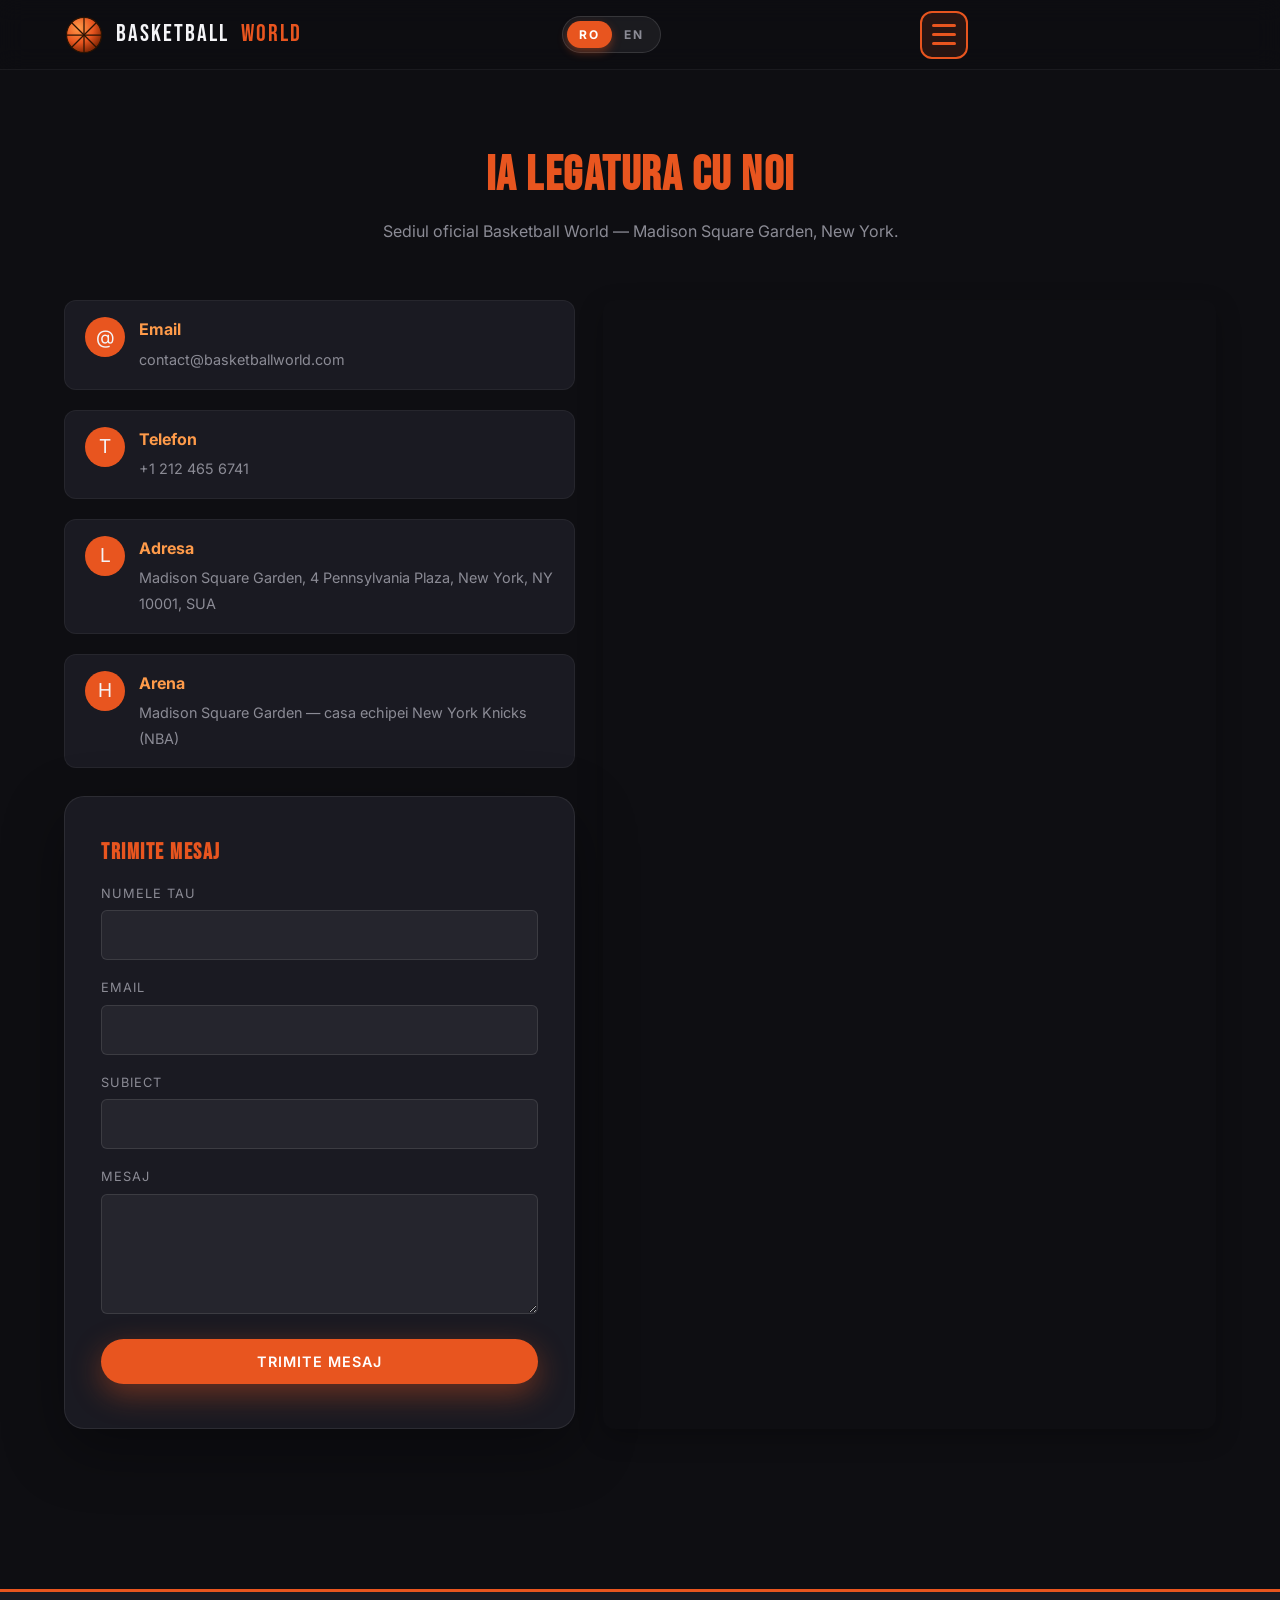
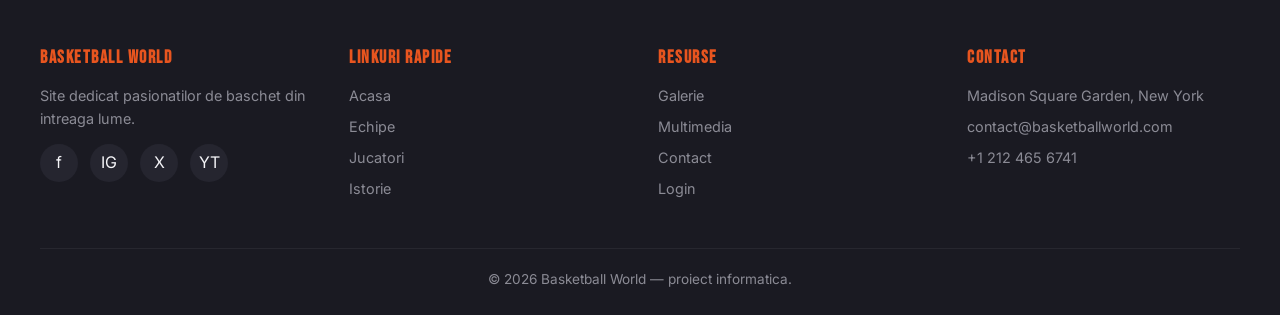
==== pages/contact.html @ 4c61fdb1 "Basketball World" ====
<!DOCTYPE html>
<html lang="ro">
<head>
  <meta charset="UTF-8">
  <meta name="viewport" content="width=device-width, initial-scale=1.0">
  <title>Contact — Basketball World</title>
  <link rel="icon" type="image/svg+xml" href="../images/favicon.svg">
  <link rel="preconnect" href="https://fonts.googleapis.com">
  <link href="https://fonts.googleapis.com/css2?family=Bebas+Neue&family=Inter:wght@300;400;500;600;700&display=swap" rel="stylesheet">
  <link rel="stylesheet" href="../css/style.css">
</head>
<body>
  <div class="page-loader"><div class="ball-loader"></div></div>

  <header class="site-header">
    <nav class="nav-container">
      <a href="../index.html" class="logo"><img src="../images/logo.svg" alt="logo"> Basketball <span>World</span></a>
      <ul class="nav-menu">
        <li><a href="../index.html">Acasa</a></li>
        <li><a href="echipe.html">Echipe</a></li>
        <li><a href="jucatori.html">Jucatori</a></li>
        <li><a href="istorie.html">Istorie</a></li>
        <li><a href="galerie.html">Galerie</a></li>
        <li><a href="multimedia.html">Media</a></li>
        <li><a href="contact.html">Contact</a></li>
        <li><a href="login.html" class="nav-cta" data-auth="login">Login</a></li>
        <li><a href="#" class="nav-cta" data-auth="account" style="display:none">Cont</a></li>
      </ul>
      <button class="hamburger" aria-label="Meniu"><span></span><span></span><span></span></button>
      <div class="nav-backdrop"></div>
    </nav>
  </header>

  <main>
    <section class="section">
      <h2 class="section-title"><span data-i18n="contact.title.pre">Ia</span> <span data-i18n="contact.title.span">legatura</span> <span data-i18n="contact.title.post">cu noi</span></h2>
      <p class="section-sub" data-i18n="contact.sub">Sediul oficial Basketball World — Madison Square Garden, New York, cea mai cunoscuta arena de baschet din lume.</p>

      <div class="contact-grid">
        <div>
          <div class="contact-info" style="margin-bottom: 28px;">
            <div class="contact-item">
              <div class="icon">@</div>
              <div><strong>Email</strong><span>contact@basketballworld.com</span></div>
            </div>
            <div class="contact-item">
              <div class="icon">T</div>
              <div><strong>Telefon</strong><span>+1 212 465 6741</span></div>
            </div>
            <div class="contact-item">
              <div class="icon">L</div>
              <div><strong>Adresa</strong><span>Madison Square Garden, 4 Pennsylvania Plaza, New York, NY 10001, SUA</span></div>
            </div>
            <div class="contact-item">
              <div class="icon">H</div>
              <div><strong>Arena</strong><span>Madison Square Garden — casa echipei New York Knicks (NBA)</span></div>
            </div>
          </div>

          <form id="contact-form" class="auth-card" style="margin:0; max-width:none; backdrop-filter:none; background:var(--dark-2);">
            <h3 style="font-size:1.4rem; margin-bottom:18px; color:var(--orange);">Trimite mesaj</h3>
            <div class="form-group">
              <label>Numele tau</label>
              <input type="text" name="name" required>
            </div>
            <div class="form-group">
              <label>Email</label>
              <input type="email" name="email" required>
            </div>
            <div class="form-group">
              <label>Subiect</label>
              <input type="text" name="subject">
            </div>
            <div class="form-group">
              <label>Mesaj</label>
              <textarea name="message" required></textarea>
            </div>
            <button type="submit" class="btn btn-primary btn-full">Trimite mesaj</button>
          </form>
        </div>

        <div class="map-wrap reveal">
          <iframe
            src="https://www.google.com/maps?q=Madison+Square+Garden,+New+York,+NY&output=embed"
            loading="lazy"
            referrerpolicy="no-referrer-when-downgrade"
            allowfullscreen></iframe>
        </div>
      </div>
    </section>
  </main>

  <footer class="site-footer">
    <div class="footer-grid">
      <div class="footer-col">
        <h4>Basketball World</h4>
        <p>Site dedicat pasionatilor de baschet din intreaga lume.</p>
        <div class="socials"><a href="#">f</a><a href="#">IG</a><a href="#">X</a><a href="#">YT</a></div>
      </div>
      <div class="footer-col">
        <h4>Linkuri rapide</h4>
        <ul>
          <li><a href="../index.html">Acasa</a></li>
          <li><a href="echipe.html">Echipe</a></li>
          <li><a href="jucatori.html">Jucatori</a></li>
          <li><a href="istorie.html">Istorie</a></li>
        </ul>
      </div>
      <div class="footer-col">
        <h4>Resurse</h4>
        <ul>
          <li><a href="galerie.html">Galerie</a></li>
          <li><a href="multimedia.html">Multimedia</a></li>
          <li><a href="contact.html">Contact</a></li>
          <li><a href="login.html">Login</a></li>
        </ul>
      </div>
      <div class="footer-col">
        <h4>Contact</h4>
        <p>Madison Square Garden, New York</p>
        <p>contact@basketballworld.com</p>
        <p>+1 212 465 6741</p>
      </div>
    </div>
    <div class="footer-bottom">&copy; <span data-current-year></span> Basketball World — proiect informatica.</div>
  </footer>

  <script src="../js/translations.js"></script>
  <script src="../js/main.js"></script>
  <script src="../js/auth.js"></script>
</body>
</html>
---- css/style.css ----
/* ============================================
   BASKETBALL WORLD — stilul principal
   Autor: proiect informatica
   ============================================ */

:root {
  --orange: #e8551f;
  --orange-light: #ff9b4a;
  --orange-dark: #b13d10;
  --dark: #0e0e12;
  --dark-2: #1a1a22;
  --dark-3: #25252f;
  --light: #f4f4f7;
  --gray: #8b8b95;
  --white: #ffffff;
  --success: #2ecc71;
  --error: #e74c3c;

  --shadow-sm: 0 2px 6px rgba(0,0,0,.15);
  --shadow-md: 0 8px 24px rgba(0,0,0,.25);
  --shadow-lg: 0 20px 60px rgba(0,0,0,.35);
  --shadow-orange: 0 10px 30px rgba(232, 85, 31, .4);

  --radius-sm: 6px;
  --radius-md: 12px;
  --radius-lg: 20px;

  --header-h: 70px;
  --maxw: 1200px;

  --font-display: 'Bebas Neue', 'Impact', sans-serif;
  --font-body: 'Inter', system-ui, -apple-system, Segoe UI, Roboto, sans-serif;
}

/* ---------- RESET ---------- */
*, *::before, *::after { box-sizing: border-box; margin: 0; padding: 0; }

html { scroll-behavior: smooth; }

body {
  font-family: var(--font-body);
  background: var(--dark);
  color: var(--light);
  line-height: 1.6;
  overflow-x: hidden;
  min-height: 100vh;
  display: flex;
  flex-direction: column;
}

img { max-width: 100%; display: block; }
a { color: inherit; text-decoration: none; transition: color .25s ease; }
button { font-family: inherit; cursor: pointer; border: none; background: none; color: inherit; }
ul { list-style: none; }

h1, h2, h3, h4 {
  font-family: var(--font-display);
  letter-spacing: 1.5px;
  line-height: 1.1;
  text-transform: uppercase;
}

/* ---------- HEADER & NAV ---------- */
.site-header {
  position: fixed;
  top: 0; left: 0; right: 0;
  height: var(--header-h);
  background: rgba(14, 14, 18, .85);
  backdrop-filter: blur(12px);
  -webkit-backdrop-filter: blur(12px);
  z-index: 1000;
  border-bottom: 1px solid rgba(255,255,255,.06);
  transition: background .3s ease, box-shadow .3s ease;
}

.site-header.scrolled {
  background: rgba(14, 14, 18, .98);
  box-shadow: var(--shadow-md);
}

.nav-container {
  max-width: var(--maxw);
  height: 100%;
  margin: 0 auto;
  padding: 0 24px;
  display: flex;
  align-items: center;
  justify-content: space-between;
}

.logo {
  display: flex;
  align-items: center;
  gap: 12px;
  font-family: var(--font-display);
  font-size: 1.5rem;
  letter-spacing: 2px;
}
.logo img { width: 40px; height: 40px; transition: transform .6s ease; }
.logo:hover img { transform: rotate(360deg); }
.logo span { color: var(--orange); }

.nav-menu {
  /* Hidden on ALL screens — only hamburger overlay handles navigation now.
     This keeps the header clean and consistent across devices. */
  display: none;
}
.nav-menu a {
  position: relative;
  padding: 8px 16px;
  font-size: .95rem;
  font-weight: 500;
  text-transform: uppercase;
  letter-spacing: 1px;
  border-radius: var(--radius-sm);
}
.nav-menu a::after {
  content: '';
  position: absolute;
  bottom: 0; left: 50%;
  width: 0;
  height: 2px;
  background: var(--orange);
  transition: width .3s ease, left .3s ease;
}
.nav-menu a:hover { color: var(--orange-light); }
.nav-menu a:hover::after { width: 70%; left: 15%; }
.nav-menu a.active { color: var(--orange); }
.nav-menu a.active::after { width: 70%; left: 15%; }

.nav-cta {
  background: var(--orange);
  padding: 10px 22px !important;
  border-radius: 30px;
  font-weight: 600;
  color: var(--white) !important;
  box-shadow: var(--shadow-orange);
  transition: transform .25s ease, box-shadow .25s ease;
}
.nav-cta::after { display: none; }
.nav-cta:hover {
  transform: translateY(-2px);
  background: var(--orange-light);
  color: var(--white) !important;
}

/* ---------- HAMBURGER ---------- */
.hamburger {
  display: flex;
  flex-direction: column;
  gap: 6px;
  width: 48px;
  height: 48px;
  justify-content: center;
  align-items: center;
  z-index: 1002;
  background: rgba(232, 85, 31, .12);
  border: 2px solid var(--orange);
  border-radius: 12px;
  transition: background .25s ease, transform .25s ease, box-shadow .25s ease;
  margin-left: 12px;
}
.hamburger:hover {
  background: var(--orange);
  transform: scale(1.05);
  box-shadow: 0 6px 20px rgba(232, 85, 31, .5);
}
.hamburger span {
  display: block;
  width: 24px;
  height: 3px;
  background: var(--orange);
  border-radius: 2px;
  transition: transform .3s ease, opacity .3s ease, background .25s ease;
}
.hamburger:hover span { background: var(--white); }
.hamburger.open { background: var(--orange); }
.hamburger.open span { background: var(--white); }
.hamburger.open span:nth-child(1) { transform: translateY(9px) rotate(45deg); }
.hamburger.open span:nth-child(2) { opacity: 0; }
.hamburger.open span:nth-child(3) { transform: translateY(-9px) rotate(-45deg); }

/* ---------- MAIN ---------- */
main {
  flex: 1;
  margin-top: var(--header-h);
}

.section {
  padding: 80px 24px;
  max-width: var(--maxw);
  margin: 0 auto;
}

.section-title {
  font-size: clamp(2rem, 4vw, 3rem);
  margin-bottom: 16px;
  text-align: center;
}
.section-title span { color: var(--orange); }

.section-sub {
  text-align: center;
  color: var(--gray);
  max-width: 640px;
  margin: 0 auto 56px;
}

/* ---------- HERO ---------- */
.hero {
  position: relative;
  min-height: calc(100vh - var(--header-h));
  display: flex;
  align-items: center;
  justify-content: center;
  overflow: hidden;
  isolation: isolate;
}
.hero::before {
  content: '';
  position: absolute; inset: 0;
  background: url('../images/hero.jpg') center/cover no-repeat;
  z-index: -2;
  animation: kenburns 18s ease-in-out infinite alternate;
}
.hero::after {
  content: '';
  position: absolute; inset: 0;
  background: linear-gradient(180deg, rgba(14,14,18,.5), rgba(14,14,18,.95)),
              radial-gradient(circle at 30% 30%, rgba(232,85,31,.3), transparent 60%);
  z-index: -1;
}

@keyframes kenburns {
  0%   { transform: scale(1) translate(0,0); }
  100% { transform: scale(1.15) translate(-2%, -1%); }
}

.hero-content {
  max-width: 820px;
  padding: 0 24px;
  text-align: center;
  animation: fadeUp 1.2s ease both;
}
.hero h1 {
  font-size: clamp(2.5rem, 7vw, 5.5rem);
  margin-bottom: 24px;
  text-shadow: 0 4px 20px rgba(0,0,0,.6);
}
.hero h1 span {
  color: var(--orange);
  display: inline-block;
  animation: bounce 2.5s ease-in-out infinite;
}
.hero p {
  font-size: clamp(1rem, 1.6vw, 1.25rem);
  color: rgba(255,255,255,.9);
  margin-bottom: 36px;
}
.hero-buttons { display: flex; gap: 16px; justify-content: center; flex-wrap: wrap; }

.btn {
  display: inline-block;
  padding: 14px 32px;
  border-radius: 30px;
  font-weight: 600;
  letter-spacing: 1px;
  text-transform: uppercase;
  font-size: .9rem;
  transition: transform .25s ease, box-shadow .25s ease, background .25s ease;
  cursor: pointer;
}
.btn-primary {
  background: var(--orange);
  color: var(--white);
  box-shadow: var(--shadow-orange);
}
.btn-primary:hover {
  background: var(--orange-light);
  transform: translateY(-3px);
  box-shadow: 0 14px 36px rgba(232,85,31,.55);
}
.btn-outline {
  background: transparent;
  color: var(--white);
  border: 2px solid rgba(255,255,255,.4);
}
.btn-outline:hover {
  background: var(--white);
  color: var(--dark);
  transform: translateY(-3px);
}

/* ---------- CARDS ---------- */
.cards-grid {
  display: grid;
  grid-template-columns: repeat(auto-fit, minmax(260px, 1fr));
  gap: 28px;
}

.card {
  background: var(--dark-2);
  border-radius: var(--radius-md);
  overflow: hidden;
  border: 1px solid rgba(255,255,255,.05);
  transition: transform .35s ease, box-shadow .35s ease, border-color .35s ease;
  opacity: 0;
  transform: translateY(30px);
}
.card.is-visible {
  opacity: 1;
  transform: translateY(0);
}
.card:hover {
  transform: translateY(-8px);
  box-shadow: var(--shadow-lg);
  border-color: rgba(232,85,31,.5);
}
.card-img {
  height: 220px;
  background-size: cover;
  background-position: center;
  position: relative;
  overflow: hidden;
}
.card-img::after {
  content: '';
  position: absolute; inset: 0;
  background: linear-gradient(180deg, transparent 50%, rgba(14,14,18,.9));
}
.card-body { padding: 24px; }
.card-body h3 {
  font-size: 1.5rem;
  margin-bottom: 10px;
  color: var(--orange-light);
}
.card-body p { color: var(--gray); font-size: .95rem; margin-bottom: 14px; }
.card-link {
  color: var(--orange);
  font-weight: 600;
  font-size: .85rem;
  text-transform: uppercase;
  letter-spacing: 1px;
}
.card-link::after { content: ' →'; transition: margin-left .25s ease; display: inline-block; }
.card-link:hover::after { margin-left: 6px; }

/* ---------- STATS ---------- */
.stats {
  display: grid;
  grid-template-columns: repeat(auto-fit, minmax(160px, 1fr));
  gap: 24px;
  margin-top: 60px;
}
.stat {
  text-align: center;
  padding: 30px 16px;
  background: linear-gradient(135deg, var(--dark-2), var(--dark-3));
  border-radius: var(--radius-md);
  border: 1px solid rgba(255,255,255,.04);
  transition: transform .3s ease;
}
.stat:hover { transform: translateY(-4px); }
.stat-num {
  font-family: var(--font-display);
  font-size: 3rem;
  color: var(--orange);
  display: block;
  line-height: 1;
}
.stat-label {
  text-transform: uppercase;
  letter-spacing: 1.5px;
  font-size: .8rem;
  color: var(--gray);
  margin-top: 8px;
}

/* ---------- GALLERY ---------- */
.gallery {
  display: grid;
  grid-template-columns: repeat(auto-fit, minmax(240px, 1fr));
  gap: 16px;
}
.gallery-item {
  position: relative;
  aspect-ratio: 4 / 3;
  border-radius: var(--radius-md);
  overflow: hidden;
  cursor: pointer;
}
.gallery-item img {
  width: 100%; height: 100%;
  object-fit: cover;
  transition: transform .6s ease, filter .35s ease;
}
.gallery-item::after {
  content: '';
  position: absolute; inset: 0;
  background: linear-gradient(180deg, transparent 60%, rgba(232,85,31,.7));
  opacity: 0;
  transition: opacity .35s ease;
}
.gallery-item:hover img { transform: scale(1.12); filter: brightness(.85); }
.gallery-item:hover::after { opacity: 1; }

/* lightbox */
.lightbox {
  position: fixed; inset: 0;
  background: rgba(0,0,0,.92);
  display: none;
  align-items: center;
  justify-content: center;
  z-index: 5000;
  cursor: zoom-out;
  animation: fade .25s ease;
}
.lightbox.open { display: flex; }
.lightbox img { max-width: 90vw; max-height: 90vh; border-radius: var(--radius-md); }

/* ---------- MEDIA PAGE ---------- */
.media-row {
  display: grid;
  grid-template-columns: 1fr;
  gap: 32px;
  margin-bottom: 40px;
}
@media (min-width: 900px) {
  .media-row { grid-template-columns: 1.4fr 1fr; }
}
.media-box {
  background: var(--dark-2);
  padding: 24px;
  border-radius: var(--radius-md);
  border: 1px solid rgba(255,255,255,.05);
}
.media-box h3 { color: var(--orange); margin-bottom: 16px; }
.media-box video,
.media-box iframe {
  width: 100%;
  border-radius: var(--radius-sm);
  display: block;
}
.media-box audio { width: 100%; margin-top: 10px; }
.media-box audio + p { margin-top: 8px; color: var(--gray); font-size: .9rem; }

/* ---------- TABLES (echipe/jucatori) ---------- */
.table-wrap { overflow-x: auto; border-radius: var(--radius-md); }
table {
  width: 100%;
  border-collapse: collapse;
  background: var(--dark-2);
  overflow: hidden;
}
th, td {
  padding: 14px 18px;
  text-align: left;
  border-bottom: 1px solid rgba(255,255,255,.06);
}
th {
  background: var(--dark-3);
  color: var(--orange);
  text-transform: uppercase;
  letter-spacing: 1px;
  font-size: .85rem;
}
tr:hover td { background: rgba(232,85,31,.08); }

/* ---------- TIMELINE (istorie) ---------- */
.timeline {
  position: relative;
  margin: 40px auto;
  padding-left: 30px;
  max-width: 780px;
}
.timeline::before {
  content: '';
  position: absolute;
  left: 10px; top: 0; bottom: 0;
  width: 3px;
  background: linear-gradient(180deg, var(--orange), transparent);
}
.tl-item {
  position: relative;
  padding: 0 0 36px 30px;
  opacity: 0;
  transform: translateX(-20px);
  transition: opacity .6s ease, transform .6s ease;
}
.tl-item.is-visible { opacity: 1; transform: translateX(0); }
.tl-item::before {
  content: '';
  position: absolute;
  left: -25px; top: 4px;
  width: 18px; height: 18px;
  background: var(--orange);
  border-radius: 50%;
  box-shadow: 0 0 0 4px var(--dark), 0 0 0 6px var(--orange);
}
.tl-year {
  font-family: var(--font-display);
  font-size: 1.6rem;
  color: var(--orange);
  letter-spacing: 2px;
}
.tl-text { color: var(--light); margin-top: 4px; }

/* ---------- FORMS ---------- */
.auth-wrap {
  min-height: calc(100vh - var(--header-h) - 200px);
  display: flex;
  align-items: center;
  justify-content: center;
  padding: 60px 24px;
  position: relative;
  isolation: isolate;
}
.auth-wrap::before {
  content: '';
  position: absolute; inset: 0;
  background: url('../images/court.jpg') center/cover no-repeat;
  filter: blur(8px) brightness(.35);
  z-index: -1;
}
.auth-card {
  width: 100%;
  max-width: 460px;
  background: rgba(26,26,34,.92);
  backdrop-filter: blur(10px);
  padding: 44px 36px;
  border-radius: var(--radius-lg);
  border: 1px solid rgba(255,255,255,.08);
  box-shadow: var(--shadow-lg);
  animation: fadeUp .8s ease both;
}
.auth-card h2 {
  text-align: center;
  font-size: 2.2rem;
  margin-bottom: 8px;
}
.auth-card h2 span { color: var(--orange); }
.auth-sub {
  text-align: center;
  color: var(--gray);
  margin-bottom: 32px;
  font-size: .9rem;
}
.form-group { margin-bottom: 18px; position: relative; }
.form-group label {
  display: block;
  font-size: .8rem;
  text-transform: uppercase;
  letter-spacing: 1px;
  margin-bottom: 6px;
  color: var(--gray);
}
.form-group input,
.form-group select,
.form-group textarea {
  width: 100%;
  padding: 14px 16px;
  background: rgba(255,255,255,.05);
  border: 1px solid rgba(255,255,255,.1);
  border-radius: var(--radius-sm);
  color: var(--light);
  font-family: inherit;
  font-size: 1rem;
  transition: border-color .2s ease, background .2s ease;
}
.form-group input:focus,
.form-group select:focus,
.form-group textarea:focus {
  outline: none;
  border-color: var(--orange);
  background: rgba(255,255,255,.08);
}
.form-group textarea { resize: vertical; min-height: 120px; }
.form-row { display: grid; grid-template-columns: 1fr 1fr; gap: 14px; }
@media (max-width: 540px) { .form-row { grid-template-columns: 1fr; } }

.btn-full { width: 100%; }
.auth-switch {
  text-align: center;
  margin-top: 20px;
  font-size: .9rem;
  color: var(--gray);
}
.auth-switch a { color: var(--orange); font-weight: 600; }
.auth-switch a:hover { color: var(--orange-light); }

.alert {
  padding: 12px 16px;
  border-radius: var(--radius-sm);
  margin-bottom: 16px;
  font-size: .9rem;
  display: none;
}
.alert.show { display: block; animation: fadeUp .35s ease both; }
.alert-success { background: rgba(46,204,113,.15); border: 1px solid var(--success); color: #6fefa7; }
.alert-error   { background: rgba(231,76,60,.15); border: 1px solid var(--error); color: #ff8a7e; }

/* ---------- CONTACT / MAP ---------- */
.contact-grid {
  display: grid;
  gap: 28px;
  grid-template-columns: 1fr;
}
@media (min-width: 900px) {
  .contact-grid { grid-template-columns: 1fr 1.2fr; }
}
.map-wrap {
  border-radius: var(--radius-md);
  overflow: hidden;
  box-shadow: var(--shadow-md);
  min-height: 380px;
}
.map-wrap iframe { width: 100%; height: 100%; min-height: 380px; border: 0; }

.contact-info { display: flex; flex-direction: column; gap: 20px; }
.contact-item {
  display: flex;
  align-items: flex-start;
  gap: 14px;
  padding: 16px 20px;
  background: var(--dark-2);
  border-radius: var(--radius-md);
  border: 1px solid rgba(255,255,255,.05);
  transition: transform .3s ease, border-color .3s ease;
}
.contact-item:hover { transform: translateX(6px); border-color: var(--orange); }
.contact-item .icon {
  width: 40px; height: 40px;
  background: var(--orange);
  border-radius: 50%;
  display: grid;
  place-items: center;
  font-size: 1.2rem;
  flex-shrink: 0;
}
.contact-item strong { display: block; margin-bottom: 4px; color: var(--orange-light); }
.contact-item span { color: var(--gray); font-size: .9rem; }

/* ---------- FOOTER ---------- */
.site-footer {
  background: var(--dark-2);
  padding: 56px 24px 24px;
  margin-top: 80px;
  border-top: 3px solid var(--orange);
}
.footer-grid {
  max-width: var(--maxw);
  margin: 0 auto;
  display: grid;
  grid-template-columns: repeat(auto-fit, minmax(220px, 1fr));
  gap: 36px;
}
.footer-col h4 {
  color: var(--orange);
  margin-bottom: 16px;
  font-size: 1.1rem;
}
.footer-col p, .footer-col li { color: var(--gray); font-size: .9rem; margin-bottom: 8px; }
.footer-col a { transition: color .25s ease, padding-left .25s ease; }
.footer-col a:hover { color: var(--orange-light); padding-left: 5px; }
.socials { display: flex; gap: 12px; margin-top: 14px; }
.socials a {
  width: 38px; height: 38px;
  background: var(--dark-3);
  border-radius: 50%;
  display: grid;
  place-items: center;
  transition: background .25s ease, transform .25s ease;
}
.socials a:hover { background: var(--orange); transform: translateY(-3px); }
.footer-bottom {
  max-width: var(--maxw);
  margin: 40px auto 0;
  padding-top: 20px;
  text-align: center;
  border-top: 1px solid rgba(255,255,255,.06);
  color: var(--gray);
  font-size: .85rem;
}

/* ---------- ANIMATIONS ---------- */
@keyframes fadeUp {
  from { opacity: 0; transform: translateY(30px); }
  to   { opacity: 1; transform: translateY(0); }
}
@keyframes fade {
  from { opacity: 0; } to { opacity: 1; }
}
@keyframes bounce {
  0%, 100% { transform: translateY(0); }
  50%      { transform: translateY(-15px) rotate(-3deg); }
}
@keyframes pulse {
  0%, 100% { box-shadow: 0 0 0 0 rgba(232,85,31,.5); }
  50%      { box-shadow: 0 0 0 18px rgba(232,85,31,0); }
}

.reveal {
  opacity: 0;
  transform: translateY(40px);
  transition: opacity .8s ease, transform .8s ease;
}
.reveal.is-visible { opacity: 1; transform: translateY(0); }

/* ---------- LOADER / PAGE TRANSITION ---------- */
.page-loader {
  position: fixed; inset: 0;
  background: var(--dark);
  display: grid;
  place-items: center;
  z-index: 9999;
  transition: opacity .45s ease, visibility .45s ease;
}
.page-loader.hidden { opacity: 0; visibility: hidden; }
.ball-loader {
  width: 90px; height: 90px;
  border-radius: 50%;
  position: relative;
  background:
    radial-gradient(circle at 30% 30%, #ff9b4a, #e8551f 50%, #8a2a06 100%);
  box-shadow:
    inset -8px -8px 18px rgba(0,0,0,.35),
    0 12px 30px rgba(232,85,31,.4);
  animation: ballSpin 1.4s linear infinite;
  overflow: hidden;
}
.ball-loader::before {
  content: '';
  position: absolute; inset: 0;
  background:
    /* meridian curves like a real basketball */
    radial-gradient(circle at 50% 50%, transparent 36%, #2a1303 37%, transparent 39%),
    /* vertical line */
    linear-gradient(90deg, transparent 48%, #2a1303 49% 51%, transparent 52%),
    /* horizontal line */
    linear-gradient(0deg, transparent 48%, #2a1303 49% 51%, transparent 52%);
  border-radius: 50%;
}
.ball-loader::after {
  /* side curve */
  content: '';
  position: absolute;
  top: 0; left: 50%;
  width: 60%;
  height: 100%;
  border-radius: 50%;
  border: 2px solid #2a1303;
  transform: translateX(-50%);
  border-top-color: transparent;
  border-bottom-color: transparent;
}
@keyframes ballSpin {
  from { transform: rotate(0deg); }
  to   { transform: rotate(360deg); }
}

/* Mini loader for page transitions */
.transition-loader {
  position: fixed;
  top: 50%; left: 50%;
  transform: translate(-50%, -50%);
  z-index: 9998;
  opacity: 0;
  visibility: hidden;
  transition: opacity .25s ease, visibility .25s ease;
}
.transition-loader.show { opacity: 1; visibility: visible; }
.transition-loader::before {
  content: '';
  position: fixed; inset: 0;
  background: rgba(14,14,18,.85);
  backdrop-filter: blur(4px);
  z-index: -1;
}

/* ---------- SCROLLBAR ---------- */
::-webkit-scrollbar { width: 10px; }
::-webkit-scrollbar-track { background: var(--dark-2); }
::-webkit-scrollbar-thumb {
  background: var(--orange);
  border-radius: 5px;
}
::-webkit-scrollbar-thumb:hover { background: var(--orange-light); }

/* ---------- FULL-SCREEN OVERLAY MENU (always available) ---------- */
.nav-overlay {
  position: fixed;
  inset: 0;
  background: linear-gradient(135deg, rgba(14,14,18,.98), rgba(58,5,16,.98));
  backdrop-filter: blur(20px);
  z-index: 1001;
  opacity: 0;
  visibility: hidden;
  transition: opacity .4s ease, visibility .4s ease;
  display: flex;
  align-items: center;
  justify-content: center;
}
.nav-overlay.open { opacity: 1; visibility: visible; }
.nav-overlay::before {
  content: '';
  position: absolute;
  inset: 0;
  background: radial-gradient(circle at 30% 50%, rgba(232,85,31,.15), transparent 60%),
              radial-gradient(circle at 70% 30%, rgba(85,37,131,.2), transparent 50%);
  pointer-events: none;
}
.overlay-content {
  position: relative;
  width: 100%;
  max-width: 800px;
  padding: 60px 40px;
  text-align: center;
  transform: translateY(40px);
  opacity: 0;
  transition: transform .5s .15s cubic-bezier(.2,.7,.2,1), opacity .5s .15s ease;
}
.nav-overlay.open .overlay-content { transform: translateY(0); opacity: 1; }
.overlay-menu {
  list-style: none;
  padding: 0;
  margin: 0;
  display: flex;
  flex-direction: column;
  gap: 14px;
  margin-bottom: 40px;
}
.overlay-menu li {
  opacity: 0;
  transform: translateX(-20px);
  transition: opacity .4s ease, transform .4s ease;
}
.nav-overlay.open .overlay-menu li {
  opacity: 1;
  transform: translateX(0);
}
.nav-overlay.open .overlay-menu li:nth-child(1) { transition-delay: .15s; }
.nav-overlay.open .overlay-menu li:nth-child(2) { transition-delay: .2s; }
.nav-overlay.open .overlay-menu li:nth-child(3) { transition-delay: .25s; }
.nav-overlay.open .overlay-menu li:nth-child(4) { transition-delay: .3s; }
.nav-overlay.open .overlay-menu li:nth-child(5) { transition-delay: .35s; }
.nav-overlay.open .overlay-menu li:nth-child(6) { transition-delay: .4s; }
.nav-overlay.open .overlay-menu li:nth-child(7) { transition-delay: .45s; }
.nav-overlay.open .overlay-menu li:nth-child(8) { transition-delay: .5s; }

.overlay-menu a {
  display: block;
  font-family: var(--font-display);
  font-size: clamp(2rem, 5vw, 3.4rem);
  letter-spacing: 4px;
  color: var(--white);
  padding: 8px 0;
  position: relative;
  transition: color .3s ease, transform .3s ease, letter-spacing .3s ease;
}
.overlay-menu a::before {
  content: attr(data-num);
  position: absolute;
  left: 50%;
  top: 50%;
  transform: translate(-50%, -50%);
  font-size: 7rem;
  color: rgba(232,85,31,.07);
  font-family: var(--font-display);
  pointer-events: none;
  transition: color .3s ease;
  z-index: -1;
}
.overlay-menu a:hover {
  color: var(--orange);
  letter-spacing: 6px;
  transform: scale(1.05);
}
.overlay-menu a:hover::before { color: rgba(232,85,31,.18); }

.overlay-bottom {
  display: flex;
  justify-content: center;
  gap: 18px;
  align-items: center;
  flex-wrap: wrap;
  margin-top: 30px;
}
.overlay-footer {
  margin-top: 30px;
  color: var(--gray);
  font-size: .85rem;
  letter-spacing: 1.5px;
}

/* Language switcher */
.lang-switcher {
  display: inline-flex;
  align-items: center;
  background: rgba(255,255,255,.06);
  border: 1px solid rgba(255,255,255,.12);
  border-radius: 24px;
  padding: 4px;
  z-index: 1001;
}
.lang-btn {
  padding: 8px 18px;
  font-size: .8rem;
  letter-spacing: 2px;
  font-weight: 700;
  color: var(--gray);
  border-radius: 20px;
  cursor: pointer;
  transition: all .25s ease;
  background: transparent;
  border: none;
  font-family: inherit;
}
.lang-btn:hover { color: var(--orange-light); }
.lang-btn.active {
  background: var(--orange);
  color: var(--white);
  box-shadow: 0 4px 10px rgba(232,85,31,.4);
}

/* Header lang switcher mini */
.header-lang {
  margin-left: 12px;
}
.header-lang .lang-btn { padding: 6px 12px; font-size: .75rem; }

/* ---------- RESPONSIVE ---------- */
@media (max-width: 880px) {
  .section { padding: 60px 20px; }
  .hero { min-height: 80vh; }
  .header-lang { display: none; }
}

@media (max-width: 540px) {
  .section { padding: 48px 16px; }
  .hero h1 { font-size: 2.5rem; }
  .nav-container { padding: 0 16px; }
  .logo { font-size: 1.2rem; }
  .logo img { width: 34px; height: 34px; }
  .stat-num { font-size: 2.2rem; }
}

/* print-friendly */
@media print {
  .site-header, .site-footer, .hamburger { display: none; }
  body { background: #fff; color: #000; }
}

/* ============================================
   v2 — REDESIGN COMPONENTS
   ============================================ */

/* ---------- bigger button hover (override) ---------- */
.btn-primary:hover, .btn-outline:hover {
  transform: translateY(-4px) scale(1.06);
}
.btn:active { transform: translateY(-1px) scale(.98); }

/* ---------- TEAM CARDS (SVG logos) ---------- */
.teams-grid {
  display: grid;
  grid-template-columns: repeat(auto-fit, minmax(260px, 1fr));
  gap: 28px;
  margin-top: 40px;
}
.team-card {
  position: relative;
  border-radius: var(--radius-lg);
  overflow: hidden;
  background: var(--dark-2);
  border: 1px solid rgba(255,255,255,.06);
  transition: transform .4s cubic-bezier(.2,.7,.2,1), box-shadow .4s ease, border-color .4s ease;
  cursor: pointer;
  opacity: 0;
  transform: translateY(30px);
}
.team-card.is-visible { opacity: 1; transform: translateY(0); }
.team-card:hover {
  transform: translateY(-10px) scale(1.03);
  box-shadow: 0 30px 60px rgba(0,0,0,.5), 0 0 0 2px var(--orange);
}
.team-card .team-logo {
  display: block;
  width: 100%;
  aspect-ratio: 1 / 1;
  transition: transform .6s ease;
}
.team-card:hover .team-logo { transform: scale(1.08) rotate(-3deg); }
.team-card-body { padding: 22px; }
.team-card-body h3 { font-size: 1.7rem; color: var(--white); margin-bottom: 8px; }
.team-card-body p { color: var(--gray); font-size: .92rem; line-height: 1.55; }
.team-badges { display: flex; gap: 10px; margin-top: 14px; flex-wrap: wrap; }
.badge {
  font-family: var(--font-display);
  font-size: .85rem;
  letter-spacing: 1px;
  padding: 5px 12px;
  background: rgba(232,85,31,.15);
  border: 1px solid var(--orange);
  border-radius: 20px;
  color: var(--orange);
}

/* ---------- PLAYER CARDS PRO ---------- */
.players-grid {
  display: grid;
  grid-template-columns: repeat(auto-fit, minmax(260px, 1fr));
  gap: 32px;
  margin-top: 40px;
}
.player-card-pro {
  position: relative;
  height: 460px;
  border-radius: var(--radius-lg);
  overflow: hidden;
  background: var(--dark-2);
  cursor: pointer;
  transform: translateY(40px);
  opacity: 0;
  transition:
    transform .5s cubic-bezier(.2,.7,.2,1),
    box-shadow .5s ease,
    opacity .8s ease;
  isolation: isolate;
  border: 1px solid rgba(255,255,255,.06);
}
.player-card-pro.is-visible { opacity: 1; transform: translateY(0); }
.player-card-pro::before {
  content: '';
  position: absolute; inset: 0;
  background-image: var(--bg);
  background-size: cover;
  background-position: center top;
  transition: transform .8s cubic-bezier(.2,.7,.2,1), filter .5s ease;
  z-index: -2;
}
.player-card-pro::after {
  content: '';
  position: absolute; inset: 0;
  background: linear-gradient(180deg,
    rgba(14,14,18,0) 0%,
    rgba(14,14,18,.2) 45%,
    rgba(14,14,18,.95) 100%);
  z-index: -1;
}
.player-card-pro:hover {
  transform: translateY(-12px) scale(1.04);
  box-shadow: 0 30px 70px rgba(0,0,0,.6), 0 0 30px rgba(232,85,31,.4);
}
.player-card-pro:hover::before { transform: scale(1.12); filter: brightness(1.05); }

.player-number {
  position: absolute;
  top: 18px; right: 18px;
  font-family: var(--font-display);
  font-size: 4.2rem;
  color: var(--orange);
  line-height: 1;
  text-shadow: 0 4px 18px rgba(0,0,0,.6);
  opacity: .95;
  z-index: 1;
}
.player-team-badge {
  position: absolute;
  top: 18px; left: 18px;
  background: rgba(0,0,0,.55);
  backdrop-filter: blur(4px);
  padding: 6px 12px;
  border-radius: 20px;
  font-size: .75rem;
  letter-spacing: 1.5px;
  text-transform: uppercase;
  color: var(--orange-light);
  z-index: 1;
}
.player-info {
  position: absolute;
  bottom: 0; left: 0; right: 0;
  padding: 24px 22px;
  z-index: 1;
}
.player-info h3 {
  font-size: 1.8rem;
  margin-bottom: 6px;
  text-shadow: 0 2px 14px rgba(0,0,0,.7);
}
.player-position {
  display: inline-block;
  color: var(--orange-light);
  font-size: .8rem;
  text-transform: uppercase;
  letter-spacing: 2px;
  margin-bottom: 12px;
}
.player-stats {
  display: grid;
  grid-template-columns: repeat(3, 1fr);
  gap: 8px;
  margin-top: 14px;
  max-height: 0;
  opacity: 0;
  overflow: hidden;
  transition: max-height .5s ease, opacity .5s ease;
}
.player-card-pro:hover .player-stats {
  max-height: 100px;
  opacity: 1;
}
.player-stats div {
  text-align: center;
  background: rgba(232,85,31,.18);
  border: 1px solid rgba(232,85,31,.4);
  padding: 8px 4px;
  border-radius: 8px;
}
.player-stats strong {
  display: block;
  font-family: var(--font-display);
  font-size: 1.2rem;
  color: var(--orange-light);
  line-height: 1;
}
.player-stats span {
  display: block;
  font-size: .65rem;
  letter-spacing: 1px;
  color: rgba(255,255,255,.7);
  text-transform: uppercase;
  margin-top: 4px;
}

/* ---------- BIG STATS (with bars) ---------- */
.bigstat-grid {
  display: grid;
  grid-template-columns: repeat(auto-fit, minmax(220px, 1fr));
  gap: 22px;
  margin-top: 40px;
}
.bigstat {
  position: relative;
  padding: 30px 24px;
  background: linear-gradient(135deg, var(--dark-2), var(--dark-3));
  border-radius: var(--radius-md);
  border: 1px solid rgba(255,255,255,.06);
  overflow: hidden;
  transition: transform .35s ease, box-shadow .35s ease;
}
.bigstat:hover {
  transform: translateY(-6px);
  box-shadow: 0 20px 40px rgba(0,0,0,.4);
}
.bigstat::before {
  content: '';
  position: absolute; top: 0; left: 0;
  width: 4px; height: 100%;
  background: linear-gradient(180deg, var(--orange), var(--orange-light));
}
.bigstat-icon {
  font-family: var(--font-display);
  font-size: 2rem;
  color: var(--orange);
  background: rgba(232,85,31,.15);
  width: 56px; height: 56px;
  border-radius: 14px;
  display: grid;
  place-items: center;
  margin-bottom: 16px;
}
.bigstat-num {
  font-family: var(--font-display);
  font-size: 2.8rem;
  color: var(--white);
  line-height: 1;
}
.bigstat-num span { color: var(--orange); }
.bigstat-label {
  text-transform: uppercase;
  letter-spacing: 1.5px;
  font-size: .8rem;
  color: var(--gray);
  margin-top: 8px;
}
.bigstat-bar {
  margin-top: 16px;
  height: 6px;
  background: rgba(255,255,255,.05);
  border-radius: 3px;
  overflow: hidden;
}
.bigstat-bar i {
  display: block;
  height: 100%;
  width: 0;
  background: linear-gradient(90deg, var(--orange), var(--orange-light));
  border-radius: 3px;
  transition: width 1.8s cubic-bezier(.2,.7,.2,1);
}
.bigstat.is-visible .bigstat-bar i { width: var(--w, 80%); }

/* ---------- ALTERNATING TIMELINE ---------- */
.alt-timeline {
  position: relative;
  max-width: 980px;
  margin: 60px auto 0;
  padding: 20px 0;
}
.alt-timeline::before {
  content: '';
  position: absolute;
  left: 50%;
  top: 0; bottom: 0;
  width: 3px;
  background: linear-gradient(180deg, var(--orange), rgba(232,85,31,.1));
  transform: translateX(-50%);
}
.alt-event {
  position: relative;
  width: 50%;
  padding: 0 50px 50px 0;
  opacity: 0;
  transform: translateX(-40px);
  transition: opacity .8s ease, transform .8s ease;
}
.alt-event.right {
  margin-left: 50%;
  padding: 0 0 50px 50px;
  transform: translateX(40px);
}
.alt-event.is-visible { opacity: 1; transform: translateX(0); }
.alt-event-card {
  background: var(--dark-2);
  padding: 22px 24px;
  border-radius: var(--radius-md);
  border: 1px solid rgba(255,255,255,.06);
  position: relative;
  transition: transform .35s ease, border-color .35s ease;
}
.alt-event-card:hover {
  transform: translateY(-4px);
  border-color: var(--orange);
}
.alt-event .year {
  font-family: var(--font-display);
  font-size: 1.7rem;
  color: var(--orange);
  letter-spacing: 2px;
  margin-bottom: 6px;
}
.alt-event h4 {
  font-size: 1.2rem;
  color: var(--white);
  margin-bottom: 8px;
}
.alt-event p { color: var(--gray); font-size: .93rem; }
.alt-event::after {
  content: '';
  position: absolute;
  right: -10px; top: 24px;
  width: 20px; height: 20px;
  background: var(--orange);
  border-radius: 50%;
  box-shadow: 0 0 0 4px var(--dark), 0 0 0 7px var(--orange);
}
.alt-event.right::after { left: -10px; right: auto; }

.era {
  text-align: center;
  margin: 30px auto;
  width: fit-content;
  padding: 8px 24px;
  background: var(--orange);
  color: var(--white);
  font-family: var(--font-display);
  letter-spacing: 3px;
  border-radius: 30px;
  position: relative;
  z-index: 2;
}

@media (max-width: 760px) {
  .alt-timeline::before { left: 16px; }
  .alt-event, .alt-event.right {
    width: 100%;
    margin-left: 0;
    padding: 0 0 36px 44px;
    transform: translateX(20px);
  }
  .alt-event::after, .alt-event.right::after { left: 6px; right: auto; }
}

/* ---------- GALLERY v2 ---------- */
.gallery-filters {
  display: flex;
  gap: 10px;
  justify-content: center;
  margin: 30px 0 40px;
  flex-wrap: wrap;
}
.filter-btn {
  padding: 10px 22px;
  background: var(--dark-2);
  border: 1px solid rgba(255,255,255,.08);
  border-radius: 30px;
  color: var(--gray);
  font-size: .85rem;
  text-transform: uppercase;
  letter-spacing: 1.5px;
  font-weight: 600;
  transition: all .25s ease;
}
.filter-btn:hover { color: var(--orange); border-color: var(--orange); }
.filter-btn.active {
  background: var(--orange);
  border-color: var(--orange);
  color: var(--white);
  box-shadow: var(--shadow-orange);
}

.gallery-v2 {
  display: grid;
  grid-template-columns: repeat(auto-fit, minmax(260px, 1fr));
  gap: 16px;
}
.gv-item {
  position: relative;
  aspect-ratio: 4 / 3;
  border-radius: var(--radius-md);
  overflow: hidden;
  cursor: pointer;
  transition: transform .4s ease, opacity .4s ease, height .4s ease;
}
.gv-item.hide {
  opacity: 0;
  transform: scale(.85);
  pointer-events: none;
  position: absolute;
  width: 0; height: 0;
}
.gv-item img {
  width: 100%; height: 100%;
  object-fit: cover;
  transition: transform .6s cubic-bezier(.2,.7,.2,1);
}
.gv-item:hover img { transform: scale(1.15); }
.gv-caption {
  position: absolute;
  inset: 0;
  background: linear-gradient(180deg, transparent 40%, rgba(14,14,18,.95));
  display: flex;
  align-items: flex-end;
  padding: 20px;
  opacity: 0;
  transition: opacity .35s ease;
}
.gv-item:hover .gv-caption { opacity: 1; }
.gv-caption strong {
  display: block;
  color: var(--orange-light);
  font-family: var(--font-display);
  font-size: 1.3rem;
  letter-spacing: 1px;
  margin-bottom: 4px;
}
.gv-caption span { color: rgba(255,255,255,.85); font-size: .85rem; }
.gv-cat-tag {
  position: absolute;
  top: 12px; left: 12px;
  background: rgba(232,85,31,.9);
  color: #fff;
  font-size: .7rem;
  padding: 4px 10px;
  border-radius: 12px;
  text-transform: uppercase;
  letter-spacing: 1px;
  font-weight: 600;
}

/* ---------- HOVER ZOOM ON CARDS (override) ---------- */
.card:hover {
  transform: translateY(-10px) scale(1.03);
}

/* ---------- TROPHY ICONS for stats ---------- */
.icon-trophy::before { content: '🏆'; }
.icon-globe::before  { content: '🌍'; }
.icon-flag::before   { content: '🎯'; }
.icon-fire::before   { content: '🔥'; }
.icon-star::before   { content: '⭐'; }
.icon-ball::before   { content: '🏀'; }

/* ============================================
   v3 — PLAYER SILHOUETTES, ERA CARDS, GAMES DB
   ============================================ */

/* ---------- HERO SHOWCASE ---------- */
.showcase {
  position: relative;
  display: grid;
  grid-template-columns: 1fr 1fr;
  gap: 0;
  margin-top: 60px;
  min-height: 600px;
  background: linear-gradient(135deg, #1a1a22, #2a1a14);
  border-radius: var(--radius-lg);
  overflow: hidden;
  border: 1px solid rgba(232,85,31,.2);
}
@media (max-width: 800px) {
  .showcase { grid-template-columns: 1fr; }
}
.showcase-text { padding: 50px 40px; display: flex; flex-direction: column; justify-content: center; }
.showcase-text .tag {
  display: inline-block;
  padding: 5px 14px;
  background: rgba(232,85,31,.2);
  color: var(--orange);
  font-size: .75rem;
  letter-spacing: 2px;
  text-transform: uppercase;
  border-radius: 20px;
  margin-bottom: 16px;
  width: fit-content;
}
.showcase-text h3 { font-size: clamp(2rem, 4vw, 3.2rem); margin-bottom: 18px; line-height: 1.1; }
.showcase-text h3 span { color: var(--orange); }
.showcase-text p { color: var(--gray); margin-bottom: 26px; font-size: 1.05rem; }
.showcase-img {
  position: relative;
  overflow: hidden;
  display: flex;
  align-items: flex-end;
  justify-content: center;
}
.showcase-img::before {
  content: '';
  position: absolute; inset: 0;
  background: radial-gradient(circle at center bottom, rgba(232,85,31,.4), transparent 60%);
}
.showcase-img img {
  position: relative;
  max-height: 580px;
  max-width: 95%;
  object-fit: contain;
  filter: drop-shadow(0 30px 40px rgba(0,0,0,.6));
  animation: floatUp 6s ease-in-out infinite;
}
@keyframes floatUp {
  0%, 100% { transform: translateY(0); }
  50%      { transform: translateY(-12px); }
}

/* ---------- PLAYER SILHOUETTE CARDS (use transparent PNGs) ---------- */
.player-silhouette {
  position: relative;
  display: grid;
  grid-template-columns: 1.1fr 1fr;
  align-items: stretch;
  background: linear-gradient(135deg, var(--card-bg, #18141a), var(--card-bg2, #0e0e12));
  border-radius: var(--radius-lg);
  overflow: hidden;
  margin-bottom: 60px;
  min-height: 540px;
  border: 1px solid rgba(255,255,255,.06);
  opacity: 0;
  transform: translateY(40px);
  transition: opacity 1s ease, transform 1s ease, box-shadow .5s ease;
}
.player-silhouette.is-visible { opacity: 1; transform: translateY(0); }
.player-silhouette:hover { box-shadow: 0 30px 70px rgba(0,0,0,.6); }
.player-silhouette.reverse { grid-template-columns: 1fr 1.1fr; }
.player-silhouette.reverse .ps-img { order: 2; }
.player-silhouette.reverse .ps-info { order: 1; text-align: right; align-items: flex-end; }

.ps-img {
  position: relative;
  display: flex;
  align-items: flex-end;
  justify-content: center;
  overflow: hidden;
}
.ps-img::before {
  content: '';
  position: absolute;
  inset: 0;
  background: radial-gradient(ellipse at center bottom, var(--accent, rgba(232,85,31,.45)), transparent 60%);
  z-index: 0;
}
.ps-jersey-bg {
  position: absolute;
  font-family: var(--font-display);
  font-size: clamp(10rem, 22vw, 22rem);
  color: rgba(255,255,255,.04);
  z-index: 0;
  line-height: 1;
  letter-spacing: -5px;
  pointer-events: none;
  user-select: none;
}
.ps-img img {
  position: relative;
  z-index: 1;
  max-height: 520px;
  max-width: 90%;
  object-fit: contain;
  filter: drop-shadow(0 30px 40px rgba(0,0,0,.7));
  transition: transform .8s cubic-bezier(.2,.7,.2,1);
}
.player-silhouette:hover .ps-img img { transform: scale(1.04) translateY(-8px); }

.ps-info {
  padding: 50px 44px;
  display: flex;
  flex-direction: column;
  justify-content: center;
  align-items: flex-start;
  position: relative;
  z-index: 2;
}
.ps-num {
  font-family: var(--font-display);
  font-size: 7rem;
  line-height: .9;
  color: var(--accent-solid, var(--orange));
  text-shadow: 0 4px 18px rgba(0,0,0,.5);
  margin-bottom: 8px;
}
.ps-team {
  display: inline-block;
  padding: 5px 14px;
  background: rgba(255,255,255,.06);
  border: 1px solid rgba(255,255,255,.15);
  border-radius: 20px;
  font-size: .8rem;
  letter-spacing: 2px;
  text-transform: uppercase;
  color: rgba(255,255,255,.7);
  margin-bottom: 18px;
}
.ps-name {
  font-size: clamp(2.2rem, 4vw, 3.4rem);
  line-height: 1;
  margin-bottom: 8px;
}
.ps-nickname {
  font-style: italic;
  color: var(--accent-solid, var(--orange));
  margin-bottom: 22px;
  font-size: 1.1rem;
}
.ps-bio {
  color: var(--gray);
  font-size: .98rem;
  margin-bottom: 28px;
  max-width: 480px;
  line-height: 1.65;
}
.ps-stats {
  display: grid;
  grid-template-columns: repeat(4, 1fr);
  gap: 14px;
  width: 100%;
  max-width: 480px;
}
.ps-stat {
  background: rgba(0,0,0,.35);
  border: 1px solid rgba(255,255,255,.08);
  padding: 14px 10px;
  border-radius: 10px;
  text-align: center;
  transition: transform .3s ease, border-color .3s ease;
}
.ps-stat:hover { transform: translateY(-3px); border-color: var(--accent-solid, var(--orange)); }
.ps-stat strong {
  font-family: var(--font-display);
  font-size: 1.6rem;
  color: var(--accent-solid, var(--orange));
  display: block;
  line-height: 1;
}
.ps-stat span {
  font-size: .65rem;
  letter-spacing: 1.5px;
  color: var(--gray);
  text-transform: uppercase;
  margin-top: 6px;
  display: block;
}

@media (max-width: 760px) {
  .player-silhouette,
  .player-silhouette.reverse { grid-template-columns: 1fr; }
  .player-silhouette.reverse .ps-img { order: 0; }
  .player-silhouette.reverse .ps-info { order: 1; text-align: left; align-items: flex-start; }
  .ps-info { padding: 30px 24px 36px; }
  .ps-img { min-height: 380px; }
  .ps-stats { grid-template-columns: repeat(2, 1fr); }
}

/* ---------- TEAM CARD with side info panel ---------- */
.teams-grid-v2 {
  display: grid;
  grid-template-columns: repeat(auto-fit, minmax(280px, 1fr));
  gap: 28px;
  margin-top: 40px;
}
.team-flip {
  position: relative;
  height: 360px;
  border-radius: var(--radius-lg);
  overflow: hidden;
  cursor: pointer;
  border: 1px solid rgba(255,255,255,.06);
  opacity: 0;
  transform: translateY(30px);
  transition: opacity .8s ease, transform .8s ease, box-shadow .4s ease;
}
.team-flip.is-visible { opacity: 1; transform: translateY(0); }
.team-flip:hover {
  box-shadow: 0 30px 60px rgba(0,0,0,.5), 0 0 0 2px var(--orange);
}
.team-flip .face {
  position: absolute;
  inset: 0;
  transition: transform .6s cubic-bezier(.2,.7,.2,1), opacity .4s ease;
}
.team-flip .face.front {
  display: flex;
  flex-direction: column;
  align-items: center;
  justify-content: center;
  text-align: center;
  padding: 30px;
  background: var(--dark-2);
}
.team-flip .face.front img {
  width: 70%;
  max-width: 220px;
  transition: transform .6s ease;
}
.team-flip .face.front h3 {
  margin-top: 20px;
  font-size: 1.6rem;
}
.team-flip .face.back {
  display: flex;
  flex-direction: column;
  justify-content: center;
  padding: 30px 26px;
  background: linear-gradient(135deg, var(--team-color, var(--orange)), var(--team-color-2, var(--orange-dark)));
  transform: translateX(100%);
  opacity: 0;
}
.team-flip:hover .face.front { transform: translateX(-100%); opacity: 0; }
.team-flip:hover .face.back  { transform: translateX(0); opacity: 1; }
.team-flip .face.back h4 {
  font-size: 1.8rem;
  margin-bottom: 12px;
  color: var(--white);
}
.team-flip .face.back p {
  color: rgba(255,255,255,.92);
  font-size: .92rem;
  margin-bottom: 16px;
  line-height: 1.55;
}
.team-flip .stats-mini {
  display: flex;
  gap: 16px;
  margin-bottom: 14px;
}
.team-flip .stats-mini div {
  flex: 1;
  background: rgba(0,0,0,.25);
  border-radius: 8px;
  padding: 10px;
  text-align: center;
}
.team-flip .stats-mini strong {
  display: block;
  font-family: var(--font-display);
  font-size: 1.5rem;
  color: var(--white);
}
.team-flip .stats-mini span {
  font-size: .65rem;
  letter-spacing: 1.5px;
  text-transform: uppercase;
  color: rgba(255,255,255,.85);
}

/* visual ranking blocks (replace clasament table) */
.rankings {
  display: grid;
  gap: 12px;
  margin-top: 30px;
}
.rank-row {
  display: grid;
  grid-template-columns: 60px 1fr auto;
  align-items: center;
  gap: 18px;
  padding: 16px 22px;
  background: var(--dark-2);
  border-radius: var(--radius-md);
  border-left: 4px solid var(--orange);
  transition: transform .3s ease, background .3s ease;
}
.rank-row:hover { transform: translateX(8px); background: var(--dark-3); }
.rank-num {
  font-family: var(--font-display);
  font-size: 2.4rem;
  color: var(--orange);
  line-height: 1;
}
.rank-row.top-1 { border-left-color: gold; }
.rank-row.top-1 .rank-num { color: gold; }
.rank-row.top-2 { border-left-color: silver; }
.rank-row.top-2 .rank-num { color: silver; }
.rank-row.top-3 { border-left-color: #cd7f32; }
.rank-row.top-3 .rank-num { color: #cd7f32; }
.rank-team strong { display: block; font-size: 1.1rem; margin-bottom: 2px; }
.rank-team span { color: var(--gray); font-size: .85rem; }
.rank-titles {
  font-family: var(--font-display);
  font-size: 2rem;
  color: var(--white);
  background: rgba(232,85,31,.15);
  padding: 6px 18px;
  border-radius: 14px;
}

/* ---------- ERA CARDS (history) ---------- */
.era-grid {
  display: grid;
  gap: 50px;
  margin-top: 50px;
}
.era-card {
  position: relative;
  display: grid;
  grid-template-columns: 1fr 1.2fr;
  background: linear-gradient(135deg, var(--era-bg, #1a1a22), #0e0e12);
  border-radius: var(--radius-lg);
  overflow: hidden;
  min-height: 380px;
  border: 1px solid rgba(255,255,255,.06);
  opacity: 0;
  transform: translateY(40px);
  transition: opacity 1s ease, transform 1s ease, box-shadow .4s ease;
}
.era-card.is-visible { opacity: 1; transform: translateY(0); }
.era-card:hover { box-shadow: 0 30px 60px rgba(0,0,0,.5); }
.era-card.flip { grid-template-columns: 1.2fr 1fr; }
.era-card.flip .era-image { order: 2; }
.era-image {
  position: relative;
  display: flex;
  align-items: flex-end;
  justify-content: center;
  overflow: hidden;
  background-color: var(--era-accent, #2a1d10);
}
.era-image::before {
  content: '';
  position: absolute; inset: 0;
  background: radial-gradient(ellipse at center bottom, var(--era-glow, rgba(232,85,31,.5)), transparent 65%);
}
.era-image img {
  position: relative;
  max-height: 380px;
  max-width: 90%;
  object-fit: contain;
  filter: drop-shadow(0 20px 30px rgba(0,0,0,.6));
}
.era-body { padding: 40px 36px; display: flex; flex-direction: column; justify-content: center; }
.era-decade {
  display: inline-block;
  font-family: var(--font-display);
  font-size: 1rem;
  letter-spacing: 4px;
  color: var(--era-text, var(--orange));
  padding: 5px 14px;
  background: rgba(255,255,255,.04);
  border: 1px solid rgba(255,255,255,.1);
  border-radius: 20px;
  margin-bottom: 16px;
  width: fit-content;
}
.era-body h3 {
  font-size: clamp(1.8rem, 3.5vw, 2.8rem);
  margin-bottom: 14px;
  line-height: 1.05;
}
.era-body h3 span { color: var(--era-text, var(--orange)); }
.era-body p { color: var(--gray); margin-bottom: 16px; font-size: 1rem; line-height: 1.65; }
.era-body ul { padding-left: 0; }
.era-body li {
  padding: 6px 0 6px 24px;
  position: relative;
  color: var(--light);
  font-size: .94rem;
}
.era-body li::before {
  content: '🏀';
  position: absolute;
  left: 0; top: 6px;
  font-size: .9rem;
}

@media (max-width: 800px) {
  .era-card, .era-card.flip { grid-template-columns: 1fr; }
  .era-card.flip .era-image { order: 0; }
  .era-image { min-height: 340px; }
  .era-body { padding: 28px 24px; }
}

/* ---------- GAMES DATABASE ---------- */
.games-controls {
  display: flex;
  gap: 12px;
  flex-wrap: wrap;
  justify-content: center;
  margin: 30px 0 36px;
}
.year-btn {
  padding: 9px 18px;
  background: var(--dark-2);
  border: 1px solid rgba(255,255,255,.08);
  border-radius: 22px;
  color: var(--gray);
  font-size: .85rem;
  font-weight: 600;
  letter-spacing: 1px;
  transition: all .25s ease;
  cursor: pointer;
}
.year-btn:hover { color: var(--orange); border-color: var(--orange); }
.year-btn.active {
  background: var(--orange);
  color: var(--white);
  border-color: var(--orange);
  box-shadow: var(--shadow-orange);
}

.games-grid {
  display: grid;
  grid-template-columns: repeat(auto-fit, minmax(320px, 1fr));
  gap: 22px;
}
.game-card {
  background: linear-gradient(135deg, var(--dark-2), #161620);
  border-radius: var(--radius-md);
  padding: 22px;
  border: 1px solid rgba(255,255,255,.06);
  transition: transform .35s ease, box-shadow .35s ease, border-color .35s ease;
  position: relative;
  overflow: hidden;
}
.game-card.hide { display: none; }
.game-card:hover {
  transform: translateY(-6px);
  box-shadow: 0 20px 50px rgba(0,0,0,.45);
  border-color: rgba(232,85,31,.5);
}
.game-card::before {
  content: '';
  position: absolute;
  top: 0; left: 0; right: 0;
  height: 3px;
  background: linear-gradient(90deg, var(--orange), var(--orange-light));
}
.game-meta {
  display: flex;
  justify-content: space-between;
  align-items: center;
  margin-bottom: 16px;
  font-size: .78rem;
  letter-spacing: 1.5px;
  text-transform: uppercase;
}
.game-stage {
  background: rgba(232,85,31,.15);
  color: var(--orange);
  padding: 4px 12px;
  border-radius: 12px;
  font-weight: 600;
}
.game-date { color: var(--gray); }
.game-teams {
  display: grid;
  grid-template-columns: 1fr auto 1fr;
  align-items: center;
  gap: 14px;
  margin-bottom: 14px;
}
.game-team { text-align: center; }
.game-team strong {
  display: block;
  font-family: var(--font-display);
  font-size: 1.4rem;
  color: var(--white);
  letter-spacing: 1.5px;
}
.game-team .score {
  display: block;
  font-family: var(--font-display);
  font-size: 2.6rem;
  line-height: 1;
  margin-top: 6px;
  color: var(--gray);
}
.game-team.winner .score { color: var(--orange); }
.game-team.winner strong { color: var(--orange-light); }
.vs { color: var(--orange); font-family: var(--font-display); font-size: 1.2rem; }
.game-mvp {
  padding-top: 12px;
  border-top: 1px solid rgba(255,255,255,.06);
  color: var(--gray);
  font-size: .85rem;
}
.game-mvp strong { color: var(--orange-light); font-weight: 600; }
.game-highlight {
  margin-top: 8px;
  color: rgba(255,255,255,.85);
  font-size: .88rem;
  line-height: 1.55;
}

/* ---------- MASONRY GALLERY ---------- */
.masonry {
  columns: 3 280px;
  column-gap: 16px;
  margin-top: 36px;
}
.masonry .gv-item {
  display: inline-block;
  width: 100%;
  margin-bottom: 16px;
  break-inside: avoid;
  aspect-ratio: auto;
  height: auto;
}
.masonry .gv-item img {
  height: auto;
  display: block;
}
.masonry .gv-item.tall img { aspect-ratio: 3 / 4; object-fit: cover; }
.masonry .gv-item.wide img { aspect-ratio: 16 / 9; object-fit: cover; }
.masonry .gv-item.square img { aspect-ratio: 1 / 1; object-fit: cover; }

/* For player PNGs in gallery — use contain so transparent bg shows colored gradient,
   and prevent scale-on-hover from breaking out of the gradient cell. */
.masonry .gv-item[data-cat="jucatori"] img {
  object-fit: contain;
  object-position: center bottom;
  padding: 18px 16px 0;
}
.masonry .gv-item[data-cat="jucatori"]:hover img { transform: scale(1.06); }
.gh-cell img[style*="object-fit:contain"] { padding: 14px 12px 0; }
.masonry .gv-item.hide { display: none; }
@media (max-width: 640px) { .masonry { columns: 1; } }

/* ---------- HOMEPAGE EXPLORE — feature blocks ---------- */
.explore {
  display: grid;
  grid-template-columns: repeat(4, 1fr);
  grid-template-rows: 200px 200px;
  gap: 18px;
  margin-top: 40px;
}
@media (max-width: 900px) { .explore { grid-template-columns: repeat(2, 1fr); grid-auto-rows: 180px; } }
@media (max-width: 520px) { .explore { grid-template-columns: 1fr; } }
.x-block {
  position: relative;
  border-radius: var(--radius-md);
  overflow: hidden;
  cursor: pointer;
  background-size: cover;
  background-position: center;
  transition: transform .4s ease, box-shadow .4s ease;
  opacity: 0;
  transform: translateY(30px);
}
.x-block.is-visible { opacity: 1; transform: translateY(0); }
.x-block:hover { transform: translateY(-6px) scale(1.02); box-shadow: 0 20px 40px rgba(0,0,0,.5); z-index: 2; }
.x-block::before {
  content: '';
  position: absolute; inset: 0;
  background: linear-gradient(180deg, rgba(14,14,18,.2) 30%, rgba(14,14,18,.95));
  transition: background .4s ease;
}
.x-block:hover::before { background: linear-gradient(180deg, rgba(232,85,31,.2) 20%, rgba(14,14,18,.95)); }
.x-block-info {
  position: absolute;
  bottom: 0; left: 0; right: 0;
  padding: 22px;
}
.x-block h3 {
  font-size: 1.4rem;
  margin-bottom: 4px;
  color: var(--white);
  text-shadow: 0 2px 10px rgba(0,0,0,.6);
}
.x-block p {
  color: rgba(255,255,255,.85);
  font-size: .85rem;
  max-height: 0;
  overflow: hidden;
  transition: max-height .4s ease, margin-top .4s ease;
}
.x-block:hover p { max-height: 60px; margin-top: 8px; }
.x-block.big { grid-column: span 2; grid-row: span 2; }
.x-block.big h3 { font-size: 2rem; }
.x-block.tall { grid-row: span 2; }
@media (max-width: 900px) {
  .x-block.big, .x-block.tall { grid-column: span 2; grid-row: span 1; }
}
@media (max-width: 520px) {
  .x-block.big, .x-block.tall { grid-column: span 1; }
}

/* ============================================
   v4 — FISHEYE DOCK, PLAYER MODAL, BAR CHART
   ============================================ */

/* ---------- FISHEYE PLAYER DOCK ---------- */
.dock-wrap {
  position: relative;
  margin: 30px auto 60px;
  padding: 30px 20px 60px;
  max-width: 1200px;
  background: radial-gradient(ellipse at center bottom, rgba(232,85,31,.18), transparent 70%);
}
.dock-hint {
  text-align: center;
  color: var(--gray);
  font-size: .85rem;
  letter-spacing: 2px;
  text-transform: uppercase;
  margin-bottom: 20px;
}
.dock-hint span { color: var(--orange); }

.dock {
  display: flex;
  align-items: flex-end;
  justify-content: center;
  gap: 14px;
  perspective: 1200px;
  min-height: 320px;
  position: relative;
}
.dock-item {
  position: relative;
  flex: 0 0 auto;
  width: 16%;
  max-width: 200px;
  aspect-ratio: 1 / 1;
  cursor: pointer;
  display: flex;
  align-items: center;
  justify-content: center;
  transform-origin: 50% 50%;
  transition: transform .35s cubic-bezier(.2,.7,.2,1), filter .35s ease, opacity .35s ease;
  filter: brightness(.5) saturate(.6);
  opacity: .55;
}
.dock-item img {
  display: block;
  width: 100%;
  height: 100%;
  object-fit: cover;
  object-position: center 18%;
  pointer-events: none;
  border-radius: 50%;
  background: radial-gradient(circle at 50% 30%, rgba(232,85,31,.4), rgba(14,14,18,.85) 70%);
  box-shadow: 0 12px 28px rgba(0,0,0,.55), inset 0 -10px 20px rgba(0,0,0,.4);
  border: 3px solid rgba(232,85,31,.4);
  transition: border-color .35s ease, box-shadow .35s ease;
}
.dock-item:hover img,
.dock-item.is-near img {
  border-color: var(--orange);
}
.dock-item.is-active img {
  border-color: var(--orange);
  box-shadow: 0 18px 36px rgba(0,0,0,.6), 0 0 32px rgba(232,85,31,.6), inset 0 -10px 20px rgba(0,0,0,.4);
}
.dock-item .dock-label {
  position: absolute;
  bottom: -34px;
  left: 50%;
  transform: translateX(-50%) translateY(8px);
  background: rgba(0,0,0,.9);
  border: 1px solid var(--orange);
  color: var(--orange-light);
  padding: 6px 14px;
  border-radius: 16px;
  font-family: var(--font-display);
  font-size: .85rem;
  letter-spacing: 2px;
  white-space: nowrap;
  opacity: 0;
  transition: opacity .3s ease, transform .3s ease;
  pointer-events: none;
  z-index: 5;
}
.dock-item.is-near .dock-label,
.dock-item.is-active .dock-label { opacity: 1; transform: translateX(-50%) translateY(0); }
.dock-item.is-active {
  filter: brightness(1.1) saturate(1.15);
  opacity: 1;
  transform: scale(1.12);
}

@media (max-width: 760px) {
  .dock { gap: 8px; min-height: 200px; }
  .dock-item { width: 19%; }
}

/* ---------- PLAYER FOCUS PANEL (selected from dock) ---------- */
.player-focus {
  position: relative;
  display: grid;
  grid-template-columns: 1fr 1.1fr;
  align-items: stretch;
  min-height: 560px;
  border-radius: var(--radius-lg);
  overflow: hidden;
  background: linear-gradient(135deg, var(--focus-bg, #18141a) 0%, var(--focus-bg2, #0a0a0e) 100%);
  border: 1px solid rgba(255,255,255,.06);
  margin-bottom: 60px;
  box-shadow: 0 30px 80px rgba(0,0,0,.5);
}
.player-focus::before {
  content: '';
  position: absolute;
  inset: 0;
  background:
    radial-gradient(circle at 25% 60%, var(--focus-glow, rgba(232,85,31,.25)), transparent 50%);
  pointer-events: none;
}
.pf-img {
  position: relative;
  display: flex;
  align-items: flex-end;
  justify-content: center;
  overflow: hidden;
}
.pf-img .jersey-bg {
  position: absolute;
  font-family: var(--font-display);
  font-size: clamp(12rem, 26vw, 26rem);
  color: rgba(255,255,255,.05);
  z-index: 0;
  line-height: 1;
  letter-spacing: -10px;
  pointer-events: none;
  user-select: none;
}
.pf-img img {
  position: relative;
  z-index: 1;
  max-height: 540px;
  max-width: 92%;
  object-fit: contain;
  filter: drop-shadow(0 30px 50px rgba(0,0,0,.7));
  animation: pfEntry .7s cubic-bezier(.2,.7,.2,1) both;
}
@keyframes pfEntry {
  from { opacity: 0; transform: translateY(40px) scale(.95); }
  to   { opacity: 1; transform: translateY(0) scale(1); }
}
.pf-body {
  padding: 48px 44px;
  display: flex;
  flex-direction: column;
  justify-content: center;
  position: relative;
  z-index: 2;
}
.pf-tag {
  display: inline-block;
  padding: 5px 14px;
  background: rgba(255,255,255,.06);
  border: 1px solid var(--focus-accent, var(--orange));
  border-radius: 20px;
  font-size: .75rem;
  letter-spacing: 2px;
  text-transform: uppercase;
  color: var(--focus-accent, var(--orange));
  width: fit-content;
  margin-bottom: 14px;
  animation: pfEntry .7s .15s cubic-bezier(.2,.7,.2,1) both;
}
.pf-name {
  font-size: clamp(2.4rem, 5vw, 4rem);
  line-height: 1;
  margin-bottom: 6px;
  animation: pfEntry .7s .25s cubic-bezier(.2,.7,.2,1) both;
}
.pf-name span { color: var(--focus-accent, var(--orange)); }
.pf-nick {
  font-style: italic;
  color: var(--focus-accent, var(--orange));
  margin-bottom: 20px;
  font-size: 1.15rem;
  animation: pfEntry .7s .35s cubic-bezier(.2,.7,.2,1) both;
}
.pf-team {
  font-family: var(--font-display);
  font-size: 1.1rem;
  letter-spacing: 3px;
  color: rgba(255,255,255,.6);
  margin-bottom: 16px;
  animation: pfEntry .7s .35s cubic-bezier(.2,.7,.2,1) both;
}
.pf-bio {
  color: var(--gray);
  font-size: 1rem;
  line-height: 1.7;
  margin-bottom: 28px;
  max-width: 520px;
  animation: pfEntry .7s .45s cubic-bezier(.2,.7,.2,1) both;
}
.pf-stats {
  display: grid;
  grid-template-columns: repeat(4, 1fr);
  gap: 14px;
  max-width: 520px;
  animation: pfEntry .7s .55s cubic-bezier(.2,.7,.2,1) both;
}
.pf-stat {
  background: rgba(0,0,0,.35);
  border: 1px solid rgba(255,255,255,.08);
  padding: 16px 10px;
  border-radius: 12px;
  text-align: center;
  transition: transform .3s ease, border-color .3s ease;
}
.pf-stat:hover { transform: translateY(-4px); border-color: var(--focus-accent, var(--orange)); }
.pf-stat strong {
  font-family: var(--font-display);
  font-size: 1.8rem;
  color: var(--focus-accent, var(--orange));
  display: block;
  line-height: 1;
}
.pf-stat span {
  font-size: .65rem;
  letter-spacing: 1.5px;
  color: var(--gray);
  text-transform: uppercase;
  margin-top: 8px;
  display: block;
}

@media (max-width: 800px) {
  .player-focus { grid-template-columns: 1fr; }
  .pf-img { min-height: 380px; }
  .pf-body { padding: 30px 24px; }
  .pf-stats { grid-template-columns: repeat(2, 1fr); }
}

/* ---------- ANIMATED BAR CHART (rankings) ---------- */
.bar-chart {
  display: grid;
  gap: 14px;
  margin-top: 30px;
}
.bar-row {
  display: grid;
  grid-template-columns: 38px 180px 1fr 60px;
  align-items: center;
  gap: 18px;
  padding: 14px 22px;
  background: var(--dark-2);
  border-radius: var(--radius-md);
  border: 1px solid rgba(255,255,255,.04);
  transition: transform .3s ease, border-color .3s ease;
  opacity: 0;
  transform: translateX(-30px);
}
.bar-row.is-visible { opacity: 1; transform: translateX(0); }
.bar-row:hover { transform: translateX(6px); border-color: var(--orange); }
.bar-pos {
  font-family: var(--font-display);
  font-size: 1.8rem;
  color: var(--orange);
  text-align: center;
  line-height: 1;
}
.bar-row.gold .bar-pos { color: gold; }
.bar-row.silver .bar-pos { color: silver; }
.bar-row.bronze .bar-pos { color: #cd7f32; }
.bar-team strong { display: block; font-size: 1rem; line-height: 1.2; }
.bar-team span { font-size: .75rem; color: var(--gray); }
.bar-track {
  position: relative;
  height: 26px;
  background: rgba(255,255,255,.05);
  border-radius: 13px;
  overflow: hidden;
}
.bar-fill {
  position: absolute;
  inset: 0 auto 0 0;
  background: linear-gradient(90deg, var(--bar-color, var(--orange)), var(--bar-color-2, var(--orange-light)));
  border-radius: 13px;
  width: 0;
  transition: width 1.6s cubic-bezier(.2,.7,.2,1);
  display: flex;
  align-items: center;
  padding-right: 12px;
  justify-content: flex-end;
  color: rgba(0,0,0,.7);
  font-weight: 700;
  font-size: .85rem;
}
.bar-row.is-visible .bar-fill { width: var(--w); }
.bar-count {
  font-family: var(--font-display);
  font-size: 2rem;
  color: var(--white);
  text-align: right;
  line-height: 1;
}

@media (max-width: 700px) {
  .bar-row { grid-template-columns: 30px 1fr 50px; padding: 12px 16px; gap: 12px; }
  .bar-row .bar-track { display: none; }
  .bar-team strong { font-size: .9rem; }
}

/* ---------- TEAM SHOWCASE (new layout for echipe page) ---------- */
.team-showcase {
  display: grid;
  gap: 30px;
  margin-top: 40px;
}
.team-strip {
  position: relative;
  display: grid;
  grid-template-columns: 220px 1fr auto;
  align-items: center;
  gap: 32px;
  padding: 30px 36px;
  background: linear-gradient(90deg, var(--ts-color, #552583) 0%, rgba(0,0,0,.95) 60%);
  border-radius: var(--radius-lg);
  overflow: hidden;
  border: 1px solid rgba(255,255,255,.05);
  opacity: 0;
  transform: translateY(30px);
  transition: opacity .8s ease, transform .8s ease, box-shadow .4s ease;
}
.team-strip.is-visible { opacity: 1; transform: translateY(0); }
.team-strip:hover { box-shadow: 0 30px 60px rgba(0,0,0,.5); }
.team-strip::before {
  content: '';
  position: absolute;
  top: 0; right: 0;
  width: 50%;
  height: 100%;
  background-image:
    repeating-linear-gradient(45deg, transparent 0, transparent 20px, rgba(255,255,255,.03) 20px, rgba(255,255,255,.03) 22px);
  pointer-events: none;
}
.ts-logo {
  width: 180px;
  height: 180px;
  display: grid;
  place-items: center;
  position: relative;
  z-index: 1;
}
.ts-logo img { width: 100%; height: 100%; transition: transform .6s ease; }
.team-strip:hover .ts-logo img { transform: rotate(-8deg) scale(1.05); }
.ts-info { position: relative; z-index: 1; }
.ts-info h3 {
  font-size: clamp(1.8rem, 3.5vw, 2.6rem);
  margin-bottom: 6px;
}
.ts-info .ts-meta {
  font-family: var(--font-display);
  letter-spacing: 3px;
  color: rgba(255,255,255,.7);
  font-size: .95rem;
  margin-bottom: 14px;
}
.ts-info p {
  color: rgba(255,255,255,.85);
  max-width: 520px;
  font-size: .95rem;
  line-height: 1.6;
}
.ts-stats {
  display: flex;
  flex-direction: column;
  gap: 12px;
  position: relative;
  z-index: 1;
}
.ts-stat {
  background: rgba(0,0,0,.4);
  border: 1px solid rgba(255,255,255,.1);
  padding: 12px 22px;
  border-radius: 10px;
  text-align: center;
  min-width: 100px;
}
.ts-stat strong {
  display: block;
  font-family: var(--font-display);
  font-size: 1.8rem;
  color: var(--white);
  line-height: 1;
}
.ts-stat span {
  font-size: .65rem;
  letter-spacing: 1.5px;
  color: rgba(255,255,255,.7);
  text-transform: uppercase;
  margin-top: 6px;
  display: block;
}

@media (max-width: 800px) {
  .team-strip { grid-template-columns: 1fr; padding: 24px; text-align: center; }
  .ts-logo { width: 140px; height: 140px; margin: 0 auto; }
  .ts-info { text-align: left; }
  .ts-stats { flex-direction: row; flex-wrap: wrap; }
  .ts-stat { flex: 1; min-width: 80px; }
}

/* ---------- GALLERY v3 — featured + curated ---------- */
.gallery-hero {
  position: relative;
  display: grid;
  grid-template-columns: 2fr 1fr 1fr;
  grid-template-rows: 240px 240px;
  gap: 14px;
  margin: 40px 0;
  height: 494px;
}
.gh-cell {
  position: relative;
  border-radius: var(--radius-md);
  overflow: hidden;
  cursor: pointer;
  background-size: cover;
  background-position: center;
}
.gh-cell::before {
  content: '';
  position: absolute; inset: 0;
  background: linear-gradient(180deg, rgba(0,0,0,0) 40%, rgba(0,0,0,.85));
  transition: opacity .35s ease;
}
.gh-cell:hover::before { opacity: .5; }
.gh-cell img {
  width: 100%; height: 100%;
  object-fit: cover;
  transition: transform .6s cubic-bezier(.2,.7,.2,1);
}
.gh-cell:hover img { transform: scale(1.1); }
.gh-cell.feature { grid-row: span 2; }
.gh-label {
  position: absolute;
  bottom: 18px; left: 18px;
  z-index: 2;
  color: white;
}
.gh-label strong {
  display: block;
  font-family: var(--font-display);
  font-size: clamp(1.1rem, 2vw, 1.8rem);
  letter-spacing: 1.5px;
  text-shadow: 0 2px 10px rgba(0,0,0,.6);
}
.gh-label span {
  font-size: .8rem;
  color: rgba(255,255,255,.85);
  letter-spacing: 1px;
  text-transform: uppercase;
}
.gh-feature .gh-label strong { font-size: clamp(1.5rem, 3vw, 2.6rem); }

@media (max-width: 900px) {
  .gallery-hero {
    grid-template-columns: 1fr 1fr;
    grid-template-rows: 200px 200px 200px;
    height: auto;
  }
  .gh-cell.feature { grid-column: span 2; grid-row: span 1; }
}
@media (max-width: 540px) {
  .gallery-hero { grid-template-columns: 1fr; grid-template-rows: auto; }
  .gh-cell.feature { grid-column: span 1; }
}

/* ---------- API SEARCH (media) ---------- */
.api-search {
  max-width: 720px;
  margin: 30px auto;
  position: relative;
}
.api-search input {
  width: 100%;
  padding: 18px 22px 18px 56px;
  font-size: 1.05rem;
  background: var(--dark-2);
  border: 2px solid rgba(255,255,255,.08);
  border-radius: 30px;
  color: var(--white);
  font-family: inherit;
  transition: border-color .25s ease, background .25s ease;
}
.api-search input:focus {
  outline: none;
  border-color: var(--orange);
  background: rgba(232,85,31,.05);
}
.api-search::before {
  content: '🔍';
  position: absolute;
  top: 50%;
  left: 22px;
  transform: translateY(-50%);
  font-size: 1.2rem;
  pointer-events: none;
}
.api-results {
  display: grid;
  grid-template-columns: repeat(auto-fill, minmax(220px, 1fr));
  gap: 18px;
  margin-top: 30px;
  min-height: 100px;
}
.api-card {
  background: var(--dark-2);
  border-radius: var(--radius-md);
  border: 1px solid rgba(255,255,255,.06);
  overflow: hidden;
  display: flex;
  flex-direction: column;
  transition: transform .35s ease, box-shadow .35s ease, border-color .35s ease;
  animation: apiFade .5s ease both;
}
@keyframes apiFade {
  from { opacity: 0; transform: translateY(20px); }
  to   { opacity: 1; transform: translateY(0); }
}
.api-card:hover { transform: translateY(-6px); box-shadow: 0 20px 40px rgba(0,0,0,.4); border-color: rgba(232,85,31,.5); }
.api-card .pic {
  background: linear-gradient(135deg, #2a1a14, #18141a);
  aspect-ratio: 1 / 1;
  display: grid;
  place-items: center;
  overflow: hidden;
}
.api-card .pic img {
  width: 100%; height: 100%;
  object-fit: cover;
}
.api-card .pic.no-img { color: var(--orange); font-size: 3rem; }
.api-card .info { padding: 16px; }
.api-card .info h4 {
  font-size: 1.05rem;
  margin-bottom: 4px;
  color: var(--white);
  letter-spacing: 1px;
}
.api-card .info p { font-size: .82rem; color: var(--gray); margin-bottom: 4px; }
.api-card .info .api-team {
  display: inline-block;
  margin-top: 8px;
  background: rgba(232,85,31,.15);
  color: var(--orange);
  padding: 3px 10px;
  border-radius: 12px;
  font-size: .72rem;
  letter-spacing: 1px;
  font-weight: 600;
}

.api-status {
  text-align: center;
  color: var(--gray);
  font-size: .9rem;
  padding: 30px;
  grid-column: 1 / -1;
}
.api-status.error { color: var(--error); }

/* small badge for "LIVE API" */
.live-badge {
  display: inline-flex;
  align-items: center;
  gap: 8px;
  padding: 6px 16px;
  background: rgba(46,204,113,.15);
  border: 1px solid var(--success);
  border-radius: 20px;
  font-size: .75rem;
  letter-spacing: 2px;
  text-transform: uppercase;
  color: #6fefa7;
  font-weight: 600;
}
.live-badge::before {
  content: '';
  width: 8px; height: 8px;
  border-radius: 50%;
  background: var(--success);
  animation: blink 1.4s ease-in-out infinite;
}
@keyframes blink {
  0%, 100% { opacity: 1; }
  50%      { opacity: .3; }
}
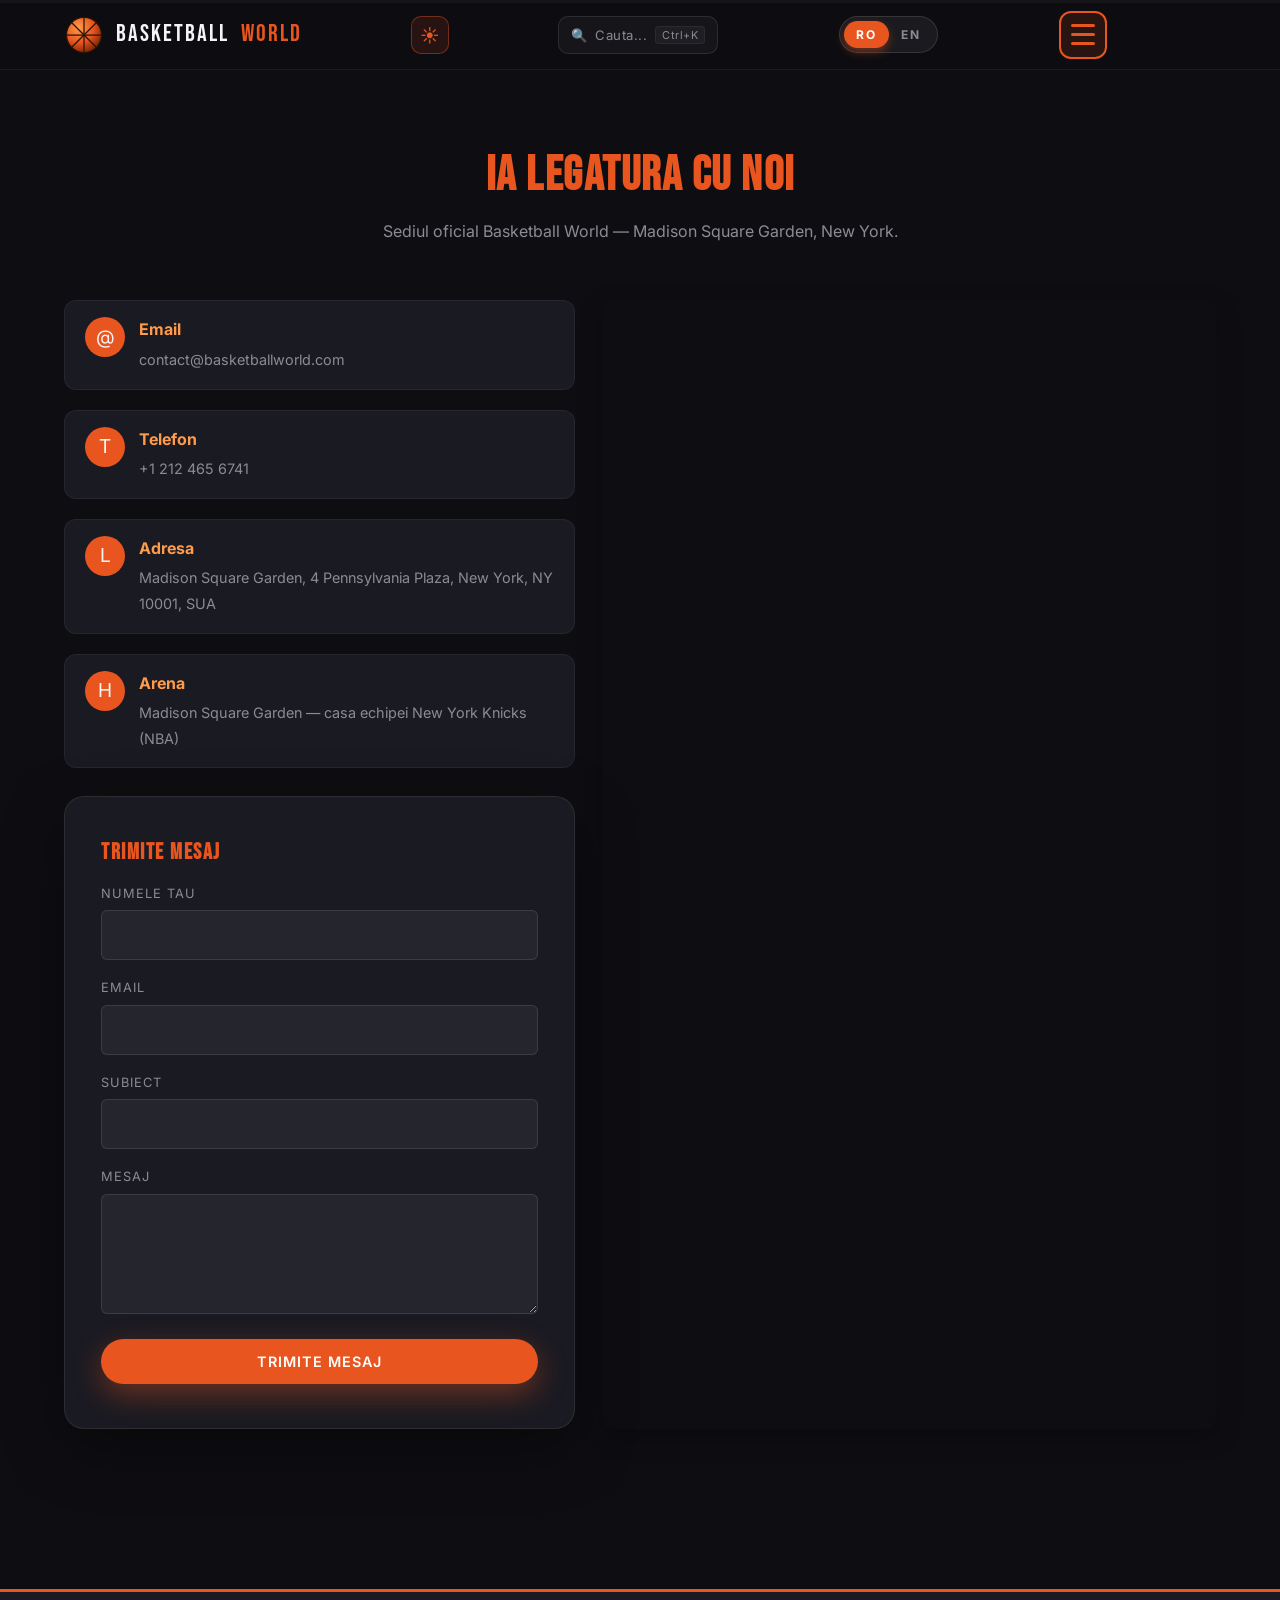
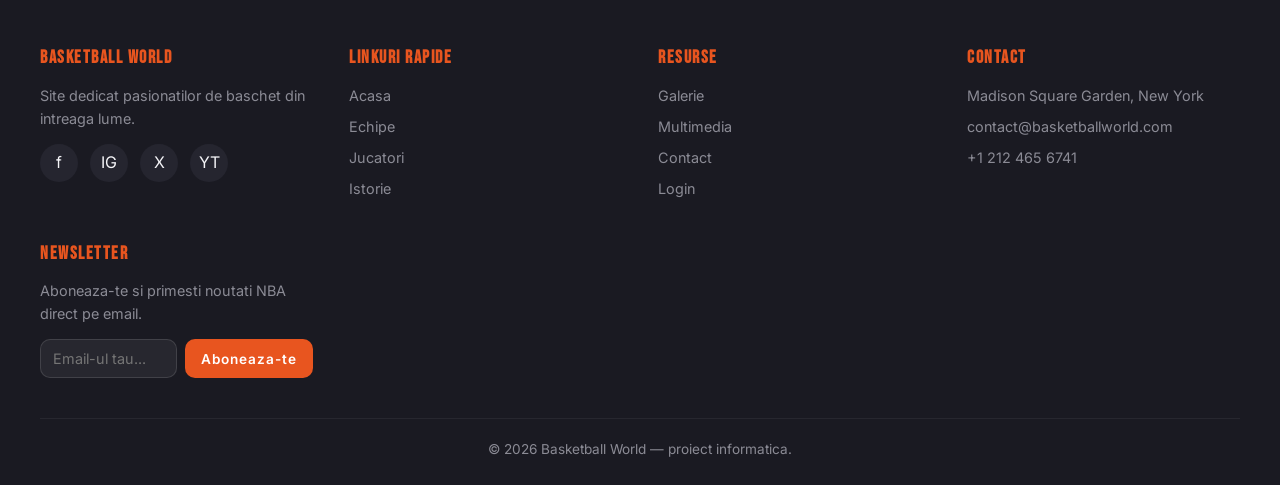
==== commit cd958e9f: "Add NBA media, compact layout, audio fix, slim README" ====
--- a/pages/contact.html
+++ b/pages/contact.html
@@ -127,6 +127,9 @@
 
   <script src="../js/translations.js"></script>
   <script src="../js/main.js"></script>
+  <script src="../js/effects.js"></script>
+  <script src="../js/search.js"></script>
+  <script src="../js/newsletter.js"></script>
   <script src="../js/auth.js"></script>
 </body>
 </html>
--- a/css/style.css
+++ b/css/style.css
@@ -16,6 +16,16 @@
   --success: #2ecc71;
   --error: #e74c3c;
 
+  /* surface tokens used by the light theme override below */
+  --bg:           var(--dark);
+  --bg-2:         var(--dark-2);
+  --bg-3:         var(--dark-3);
+  --fg:           var(--light);
+  --fg-muted:     var(--gray);
+  --border:       rgba(255,255,255,.06);
+  --border-2:     rgba(255,255,255,.12);
+  --glass:        rgba(14, 14, 18, .85);
+
   --shadow-sm: 0 2px 6px rgba(0,0,0,.15);
   --shadow-md: 0 8px 24px rgba(0,0,0,.25);
   --shadow-lg: 0 20px 60px rgba(0,0,0,.35);
@@ -30,6 +40,24 @@
 
   --font-display: 'Bebas Neue', 'Impact', sans-serif;
   --font-body: 'Inter', system-ui, -apple-system, Segoe UI, Roboto, sans-serif;
+}
+
+[data-theme="light"] {
+  --bg:        #f5f5f8;
+  --bg-2:      #ffffff;
+  --bg-3:      #ececf2;
+  --fg:        #1a1a22;
+  --fg-muted:  #5d5d68;
+  --border:    rgba(0,0,0,.08);
+  --border-2:  rgba(0,0,0,.16);
+  --glass:     rgba(255,255,255,.85);
+  --light:     #1a1a22;
+  --gray:      #5d5d68;
+  --dark:      #f5f5f8;
+  --dark-2:    #ffffff;
+  --dark-3:    #ececf2;
+  --shadow-md: 0 8px 24px rgba(0,0,0,.10);
+  --shadow-lg: 0 20px 60px rgba(0,0,0,.18);
 }
 
 /* ---------- RESET ---------- */
@@ -2623,4 +2651,1594 @@
   50%      { opacity: .3; }
 }
 
-
+/* ============================================
+   MEDIA PAGE — video local, YouTube iframe, audio
+   ============================================ */
+.media-intro {
+  padding-top: 60px;
+  padding-bottom: 0;
+}
+
+.media-grid {
+  display: grid;
+  grid-template-columns: repeat(auto-fit, minmax(420px, 1fr));
+  gap: 28px;
+  margin-top: 24px;
+}
+
+.media-card {
+  background: linear-gradient(160deg, var(--dark-2), var(--dark-3));
+  border: 1px solid rgba(255,255,255,.06);
+  border-radius: var(--radius-lg);
+  padding: 22px;
+  display: flex;
+  flex-direction: column;
+  gap: 16px;
+  box-shadow: var(--shadow-md);
+  transition: transform .35s ease, box-shadow .35s ease, border-color .35s ease;
+}
+.media-card:hover {
+  transform: translateY(-6px);
+  box-shadow: 0 24px 60px rgba(0,0,0,.45);
+  border-color: rgba(232,85,31,.4);
+}
+
+.media-card-header h3 {
+  font-size: 1.6rem;
+  margin: 8px 0 6px;
+  color: var(--white);
+}
+.media-card-header p {
+  color: var(--gray);
+  font-size: .92rem;
+  line-height: 1.55;
+}
+
+.media-tag {
+  display: inline-block;
+  padding: 4px 14px;
+  border-radius: 20px;
+  font-size: .68rem;
+  letter-spacing: 2px;
+  text-transform: uppercase;
+  font-weight: 700;
+}
+.media-tag.local { background: rgba(232,85,31,.18); color: var(--orange); border: 1px solid rgba(232,85,31,.4); }
+.media-tag.yt    { background: rgba(255,0,0,.15);  color: #ff8a7e;       border: 1px solid rgba(255,0,0,.4); }
+
+.local-video {
+  width: 100%;
+  aspect-ratio: 16 / 9;
+  background: #000;
+  border-radius: var(--radius-md);
+  display: block;
+}
+
+.iframe-wrap {
+  position: relative;
+  width: 100%;
+  aspect-ratio: 16 / 9;
+  border-radius: var(--radius-md);
+  overflow: hidden;
+  background: #000;
+  border: 1px solid rgba(255,255,255,.08);
+}
+.iframe-wrap iframe {
+  position: absolute;
+  inset: 0;
+  width: 100%;
+  height: 100%;
+  border: 0;
+}
+
+.media-card-actions {
+  display: flex;
+  flex-wrap: wrap;
+  gap: 8px;
+}
+.btn-sm {
+  padding: 8px 16px !important;
+  font-size: .82rem !important;
+  letter-spacing: 1.5px;
+}
+
+/* === AUDIO === */
+.audio-grid {
+  display: grid;
+  grid-template-columns: repeat(auto-fit, minmax(360px, 1fr));
+  gap: 24px;
+  margin-top: 24px;
+}
+
+.audio-card {
+  display: flex;
+  gap: 18px;
+  padding: 22px;
+  background: linear-gradient(135deg, rgba(232,85,31,.08), rgba(232,85,31,.02));
+  border: 1px solid rgba(232,85,31,.25);
+  border-radius: var(--radius-lg);
+  align-items: flex-start;
+  transition: transform .3s ease, border-color .3s ease, box-shadow .3s ease;
+}
+.audio-card:hover {
+  transform: translateY(-4px);
+  border-color: var(--orange);
+  box-shadow: 0 14px 40px rgba(232,85,31,.22);
+}
+
+.audio-icon {
+  flex: 0 0 auto;
+  width: 64px;
+  height: 64px;
+  display: grid;
+  place-items: center;
+  font-size: 1.9rem;
+  background: linear-gradient(135deg, var(--orange), var(--orange-dark));
+  border-radius: 16px;
+  box-shadow: var(--shadow-orange);
+  animation: audio-pulse 3s ease-in-out infinite;
+}
+@keyframes audio-pulse {
+  0%, 100% { transform: scale(1); box-shadow: 0 10px 30px rgba(232,85,31,.4); }
+  50%      { transform: scale(1.05); box-shadow: 0 14px 40px rgba(232,85,31,.6); }
+}
+
+.audio-info { flex: 1; min-width: 0; }
+
+.audio-tag {
+  display: inline-block;
+  padding: 3px 12px;
+  background: rgba(255,255,255,.06);
+  color: var(--orange-light);
+  border-radius: 12px;
+  font-size: .68rem;
+  letter-spacing: 2px;
+  text-transform: uppercase;
+  font-weight: 700;
+  margin-bottom: 6px;
+}
+.audio-info h3 {
+  font-size: 1.4rem;
+  margin-bottom: 6px;
+  color: var(--white);
+}
+.audio-info p {
+  color: var(--gray);
+  font-size: .88rem;
+  margin-bottom: 12px;
+}
+.audio-info audio {
+  width: 100%;
+  margin-top: 4px;
+  filter: hue-rotate(335deg) saturate(1.2);
+}
+.audio-viz {
+  display: block;
+  width: 100%;
+  height: 56px;
+  margin-top: 8px;
+  opacity: 0;
+  transition: opacity .3s ease;
+}
+.audio-viz.active { opacity: 1; }
+.audio-meta {
+  display: flex;
+  align-items: center;
+  gap: 8px;
+  margin-top: 10px;
+  color: var(--gray);
+  font-size: .78rem;
+  letter-spacing: .5px;
+}
+.audio-meta .dot { color: rgba(255,255,255,.2); }
+
+@media (max-width: 880px) {
+  .media-grid, .audio-grid { grid-template-columns: 1fr; }
+  .media-card-header h3 { font-size: 1.4rem; }
+  .audio-card { gap: 12px; padding: 16px; }
+  .audio-icon { width: 52px; height: 52px; font-size: 1.5rem; }
+}
+@media (max-width: 540px) {
+  .media-card { padding: 16px; }
+  .audio-card { flex-direction: column; align-items: center; text-align: center; }
+  .audio-icon { margin: 0 auto; }
+}
+
+/* ============================================
+   QUIZ NBA — interactive card
+   ============================================ */
+.quiz-wrap {
+  max-width: 760px;
+  margin: 30px auto 0;
+  background: linear-gradient(160deg, var(--dark-2), var(--dark-3));
+  border: 1px solid rgba(232,85,31,.25);
+  border-radius: var(--radius-lg);
+  padding: 28px;
+  box-shadow: var(--shadow-lg);
+  position: relative;
+  overflow: hidden;
+}
+.quiz-wrap::before {
+  content: '';
+  position: absolute;
+  top: -80px; right: -80px;
+  width: 240px; height: 240px;
+  background: radial-gradient(circle, rgba(232,85,31,.18), transparent 70%);
+  pointer-events: none;
+}
+
+.quiz-header {
+  display: flex;
+  justify-content: space-between;
+  align-items: center;
+  gap: 18px;
+  margin-bottom: 18px;
+  position: relative;
+}
+.quiz-progress { flex: 1; min-width: 0; }
+.quiz-step {
+  font-family: var(--font-display);
+  font-size: 1.1rem;
+  color: var(--orange-light);
+  letter-spacing: 2px;
+  display: block;
+  margin-bottom: 6px;
+}
+.quiz-bar {
+  height: 8px;
+  background: rgba(255,255,255,.06);
+  border-radius: 8px;
+  overflow: hidden;
+}
+.quiz-bar i {
+  display: block;
+  height: 100%;
+  width: 0%;
+  background: linear-gradient(90deg, var(--orange), var(--orange-light));
+  border-radius: 8px;
+  transition: width .55s cubic-bezier(.22,.61,.36,1);
+  box-shadow: 0 0 12px rgba(232,85,31,.55);
+}
+.quiz-score {
+  text-align: right;
+  font-family: var(--font-display);
+  letter-spacing: 2px;
+  flex-shrink: 0;
+}
+.quiz-score-label {
+  display: block;
+  font-size: .72rem;
+  color: var(--gray);
+  letter-spacing: 3px;
+}
+.quiz-score #q-score {
+  font-size: 2.2rem;
+  color: var(--orange);
+  line-height: 1;
+}
+
+.quiz-body { position: relative; }
+.quiz-body h3 {
+  font-size: clamp(1.3rem, 2.4vw, 1.7rem);
+  margin: 14px 0 22px;
+  color: var(--white);
+  line-height: 1.3;
+  text-transform: none;
+  letter-spacing: .5px;
+  font-family: var(--font-body);
+  font-weight: 600;
+}
+
+.quiz-options {
+  display: grid;
+  grid-template-columns: 1fr 1fr;
+  gap: 12px;
+}
+.quiz-opt {
+  display: flex;
+  align-items: center;
+  gap: 12px;
+  padding: 14px 16px;
+  background: rgba(255,255,255,.04);
+  border: 1px solid rgba(255,255,255,.08);
+  border-radius: 12px;
+  text-align: left;
+  font-size: .95rem;
+  color: var(--light);
+  cursor: pointer;
+  transition: background .25s ease, transform .2s ease, border-color .25s ease, color .25s ease;
+}
+.quiz-opt:hover:not(:disabled) {
+  background: rgba(232,85,31,.12);
+  border-color: var(--orange);
+  transform: translateY(-2px);
+}
+.quiz-opt:disabled {
+  cursor: default;
+  opacity: .85;
+}
+.quiz-opt-letter {
+  flex: 0 0 auto;
+  width: 32px; height: 32px;
+  display: grid; place-items: center;
+  background: rgba(232,85,31,.15);
+  color: var(--orange);
+  border-radius: 8px;
+  font-family: var(--font-display);
+  font-size: 1rem;
+  letter-spacing: 1px;
+  transition: background .25s ease, color .25s ease;
+}
+.quiz-opt:hover:not(:disabled) .quiz-opt-letter {
+  background: var(--orange);
+  color: var(--white);
+}
+.quiz-opt-text { flex: 1; line-height: 1.4; }
+
+.quiz-opt.is-correct {
+  background: rgba(46,204,113,.18);
+  border-color: var(--success);
+  color: #d3f7df;
+}
+.quiz-opt.is-correct .quiz-opt-letter {
+  background: var(--success);
+  color: #08210e;
+}
+.quiz-opt.is-wrong {
+  background: rgba(231,76,60,.16);
+  border-color: var(--error);
+  color: #ffd7d2;
+}
+.quiz-opt.is-wrong .quiz-opt-letter {
+  background: var(--error);
+  color: #2b0a06;
+}
+.quiz-opt.is-hit {
+  animation: quiz-hit .55s cubic-bezier(.22,.61,.36,1);
+}
+
+@keyframes quiz-hit {
+  0%   { transform: scale(1); }
+  40%  { transform: scale(1.04); box-shadow: 0 0 0 8px rgba(46,204,113,.22); }
+  100% { transform: scale(1); box-shadow: 0 0 0 0 rgba(46,204,113,0); }
+}
+@keyframes quiz-pop {
+  0%   { transform: translateY(8px); opacity: 0; }
+  100% { transform: translateY(0);    opacity: 1; }
+}
+
+.quiz-footer {
+  margin-top: 22px;
+  display: flex;
+  justify-content: space-between;
+  align-items: center;
+  gap: 14px;
+  border-top: 1px solid rgba(255,255,255,.06);
+  padding-top: 16px;
+  flex-wrap: wrap;
+}
+.quiz-best {
+  color: var(--gray);
+  font-size: .9rem;
+  letter-spacing: .5px;
+}
+.quiz-best strong {
+  color: var(--orange);
+  font-family: var(--font-display);
+  font-size: 1.4rem;
+  letter-spacing: 2px;
+  margin: 0 4px;
+}
+
+/* === END SCREEN === */
+.quiz-end {
+  text-align: center;
+  padding: 30px 10px 6px;
+  animation: quiz-pop .5s ease both;
+}
+.quiz-end-emoji {
+  font-size: 4rem;
+  line-height: 1;
+  margin-bottom: 10px;
+  animation: quiz-emoji 2.4s ease-in-out infinite;
+}
+@keyframes quiz-emoji {
+  0%, 100% { transform: scale(1) rotate(0deg); }
+  50%      { transform: scale(1.1) rotate(-6deg); }
+}
+.quiz-end h3 {
+  font-size: 2rem;
+  margin-bottom: 8px;
+  color: var(--orange);
+}
+.quiz-end p {
+  color: var(--light);
+  margin-bottom: 22px;
+  font-size: 1.05rem;
+}
+.quiz-end-actions {
+  display: flex;
+  gap: 12px;
+  justify-content: center;
+  flex-wrap: wrap;
+}
+
+@media (max-width: 540px) {
+  .quiz-wrap { padding: 18px; }
+  .quiz-options { grid-template-columns: 1fr; }
+  .quiz-header { flex-direction: column; align-items: stretch; }
+  .quiz-score { text-align: left; }
+  .quiz-end h3 { font-size: 1.5rem; }
+  .quiz-end-emoji { font-size: 3rem; }
+}
+
+/* ============================================
+   EFFECTS LAYER — particles, tilt, toasts, theme,
+   scroll progress, cursor glow, back-to-top
+   ============================================ */
+
+/* 1. scroll progress bar (very top of viewport) */
+.scroll-progress {
+  position: fixed;
+  top: 0; left: 0; right: 0;
+  height: 3px;
+  z-index: 1100;
+  pointer-events: none;
+  background: rgba(255,255,255,.04);
+}
+.scroll-progress i {
+  display: block;
+  height: 100%;
+  width: 0%;
+  background: linear-gradient(90deg, var(--orange), var(--orange-light), #FDB927);
+  box-shadow: 0 0 10px rgba(232,85,31,.7);
+  transition: width .12s linear;
+}
+
+/* 2. hero canvas particles */
+.hero { position: relative; isolation: isolate; }
+.hero-particles {
+  position: absolute;
+  inset: 0;
+  width: 100%; height: 100%;
+  z-index: 0;
+  pointer-events: none;
+  opacity: .85;
+}
+.hero > *:not(.hero-particles) { position: relative; z-index: 1; }
+
+/* 3. tilt — applied to cards via .tiltable */
+.tiltable {
+  transform-style: preserve-3d;
+  transform: perspective(900px) rotateX(var(--tilt-x, 0)) rotateY(var(--tilt-y, 0));
+  transition: transform .25s ease-out, box-shadow .25s ease-out;
+  position: relative;
+}
+.tiltable::after {
+  content: '';
+  position: absolute;
+  inset: 0;
+  border-radius: inherit;
+  pointer-events: none;
+  background: radial-gradient(circle at var(--tilt-shine-x, 50%) var(--tilt-shine-y, 50%), rgba(255,255,255,.12), transparent 45%);
+  opacity: 0;
+  transition: opacity .3s ease;
+  z-index: 2;
+}
+.tiltable:hover::after { opacity: 1; }
+
+/* 4. toast notifications */
+.toasts {
+  position: fixed;
+  top: 90px;
+  right: 24px;
+  z-index: 2000;
+  display: flex;
+  flex-direction: column;
+  gap: 10px;
+  pointer-events: none;
+  max-width: calc(100vw - 32px);
+}
+.toast {
+  pointer-events: auto;
+  display: flex;
+  align-items: center;
+  gap: 12px;
+  min-width: 260px;
+  max-width: 360px;
+  padding: 12px 16px;
+  background: linear-gradient(135deg, var(--bg-2), var(--bg-3));
+  color: var(--fg);
+  border: 1px solid var(--border);
+  border-left: 4px solid var(--orange);
+  border-radius: 12px;
+  box-shadow: 0 14px 40px rgba(0,0,0,.35);
+  font-size: .93rem;
+  line-height: 1.4;
+  cursor: pointer;
+  opacity: 0;
+  transform: translateX(40px);
+  transition: opacity .3s ease, transform .3s cubic-bezier(.2,.7,.3,1);
+}
+.toast.show { opacity: 1; transform: translateX(0); }
+.toast.out  { opacity: 0; transform: translateX(40px); }
+.toast-ic {
+  flex: 0 0 auto;
+  width: 26px; height: 26px;
+  display: grid; place-items: center;
+  border-radius: 50%;
+  background: rgba(232,85,31,.18);
+  color: var(--orange);
+  font-weight: 700;
+  font-size: .85rem;
+}
+.toast-success { border-left-color: var(--success); }
+.toast-success .toast-ic { background: rgba(46,204,113,.2); color: var(--success); }
+.toast-error   { border-left-color: var(--error); }
+.toast-error   .toast-ic { background: rgba(231,76,60,.2); color: var(--error); }
+.toast-warn    { border-left-color: #f1c40f; }
+.toast-warn    .toast-ic { background: rgba(241,196,15,.2); color: #f1c40f; }
+
+/* 5. theme button (next to lang switcher in header) */
+.theme-btn {
+  width: 38px; height: 38px;
+  display: grid;
+  place-items: center;
+  font-size: 1.15rem;
+  background: rgba(232,85,31,.12);
+  border: 1px solid rgba(232,85,31,.4);
+  border-radius: 10px;
+  color: var(--orange);
+  transition: background .25s ease, transform .25s ease, color .25s ease;
+}
+.theme-btn:hover {
+  background: var(--orange);
+  color: var(--white);
+  transform: rotate(-15deg) scale(1.06);
+}
+
+/* 6. cursor glow */
+.cursor-glow {
+  position: fixed;
+  top: 0; left: 0;
+  width: 28px; height: 28px;
+  border-radius: 50%;
+  background: radial-gradient(circle, rgba(232,85,31,.55), rgba(232,85,31,0) 70%);
+  pointer-events: none;
+  z-index: 1900;
+  mix-blend-mode: screen;
+  transition: width .25s ease, height .25s ease, opacity .3s ease;
+  margin-left: -14px;
+  margin-top: -14px;
+  will-change: transform;
+}
+.cursor-glow.big { width: 56px; height: 56px; margin-left: -28px; margin-top: -28px; }
+
+/* 7. back-to-top */
+.back-to-top {
+  position: fixed;
+  bottom: 22px; right: 22px;
+  width: 48px; height: 48px;
+  background: var(--orange);
+  color: var(--white);
+  border-radius: 50%;
+  display: grid; place-items: center;
+  box-shadow: var(--shadow-orange);
+  opacity: 0;
+  visibility: hidden;
+  transform: translateY(10px);
+  transition: opacity .3s ease, transform .3s ease, visibility .3s ease, background .25s ease;
+  z-index: 900;
+}
+.back-to-top:hover { background: var(--orange-light); transform: translateY(0) scale(1.08); }
+.back-to-top.show { opacity: 1; visibility: visible; transform: translateY(0); }
+
+/* 8. mamba easter egg flash */
+.mamba {
+  animation: mamba-flash 4s ease;
+}
+@keyframes mamba-flash {
+  0%, 100% { box-shadow: none; }
+  10%, 90% { box-shadow: inset 0 0 0 4px rgba(253,185,39,.6); }
+  50%      { box-shadow: inset 0 0 0 8px rgba(253,185,39,.8), 0 0 60px rgba(253,185,39,.4) inset; }
+}
+
+/* hide effects nicely if user prefers reduced motion */
+@media (prefers-reduced-motion: reduce) {
+  .hero-particles, .cursor-glow { display: none; }
+  .tiltable { transform: none !important; }
+}
+
+/* === LIGHT THEME OVERRIDES (for elements with hardcoded dark colors) === */
+[data-theme="light"] body { color: var(--fg); background: var(--bg); }
+[data-theme="light"] .site-header { background: rgba(255,255,255,.85); border-bottom-color: var(--border); }
+[data-theme="light"] .site-header.scrolled { background: rgba(255,255,255,.97); }
+[data-theme="light"] .nav-overlay { background: rgba(245,245,248,.95); }
+[data-theme="light"] .overlay-menu a { color: #1a1a22; }
+[data-theme="light"] .site-footer { background: #ececf2; color: #2a2a32; border-top: 1px solid var(--border); }
+[data-theme="light"] .footer-col p,
+[data-theme="light"] .footer-col li a { color: #4a4a55; }
+[data-theme="light"] .footer-col h4 { color: var(--orange); }
+[data-theme="light"] .auth-card,
+[data-theme="light"] .media-card,
+[data-theme="light"] .quiz-wrap,
+[data-theme="light"] .card,
+[data-theme="light"] .game-card,
+[data-theme="light"] .era-card,
+[data-theme="light"] .team-strip,
+[data-theme="light"] .api-card,
+[data-theme="light"] .audio-card,
+[data-theme="light"] .alt-event-card {
+  background: #ffffff !important;
+  color: #1a1a22;
+  border-color: var(--border);
+}
+[data-theme="light"] .card h3,
+[data-theme="light"] .game-card h3,
+[data-theme="light"] .era-card h3,
+[data-theme="light"] .team-strip h3,
+[data-theme="light"] .audio-info h3,
+[data-theme="light"] .media-card-header h3 { color: #1a1a22; }
+[data-theme="light"] .card p,
+[data-theme="light"] .game-card p,
+[data-theme="light"] .api-card .info p,
+[data-theme="light"] .audio-info p,
+[data-theme="light"] .media-card-header p,
+[data-theme="light"] .ts-info p { color: #4a4a55; }
+[data-theme="light"] .form-group input,
+[data-theme="light"] .form-group textarea,
+[data-theme="light"] .form-group select {
+  background: #f5f5f8;
+  color: #1a1a22;
+  border-color: var(--border-2);
+}
+[data-theme="light"] .quiz-opt {
+  background: #f5f5f8;
+  color: #1a1a22;
+  border-color: var(--border);
+}
+[data-theme="light"] .quiz-opt:hover:not(:disabled) {
+  background: rgba(232,85,31,.10);
+}
+[data-theme="light"] .quiz-body h3 { color: #1a1a22; }
+[data-theme="light"] .quiz-best { color: #4a4a55; }
+[data-theme="light"] .toast { background: linear-gradient(135deg, #ffffff, #f5f5f8); color: #1a1a22; }
+
+@media (max-width: 540px) {
+  .toasts { top: 80px; right: 12px; left: 12px; max-width: none; }
+  .toast { min-width: 0; }
+  .back-to-top { bottom: 16px; right: 16px; width: 42px; height: 42px; }
+}
+
+/* ============================================
+   BASKETBALL SHOOTER mini-game
+   ============================================ */
+.shooter-wrap {
+  max-width: 860px;
+  margin: 30px auto 0;
+  background: linear-gradient(160deg, var(--dark-2), var(--dark-3));
+  border: 1px solid rgba(232,85,31,.25);
+  border-radius: var(--radius-lg);
+  padding: 22px;
+  box-shadow: var(--shadow-lg);
+}
+
+.shooter-stats {
+  display: grid;
+  grid-template-columns: repeat(4, 1fr);
+  gap: 12px;
+  margin-bottom: 16px;
+}
+.ss-block {
+  background: rgba(255,255,255,.03);
+  border: 1px solid var(--border);
+  border-radius: 12px;
+  padding: 12px 14px;
+  text-align: center;
+  position: relative;
+  overflow: hidden;
+}
+.ss-block.combo { background: linear-gradient(135deg, rgba(232,85,31,.18), rgba(232,85,31,.05)); border-color: rgba(232,85,31,.4); }
+.ss-block.hi    { background: linear-gradient(135deg, rgba(253,185,39,.18), rgba(253,185,39,.05)); border-color: rgba(253,185,39,.4); }
+.ss-lbl {
+  display: block;
+  font-size: .7rem;
+  letter-spacing: 2px;
+  text-transform: uppercase;
+  color: var(--gray);
+  margin-bottom: 6px;
+}
+.ss-block strong {
+  font-family: var(--font-display);
+  font-size: 1.8rem;
+  letter-spacing: 2px;
+  color: var(--orange);
+  display: inline-block;
+}
+.ss-block.hi strong { color: #FDB927; }
+.ss-block.combo strong { color: var(--orange-light); }
+.ss-unit { color: var(--gray); font-size: .85rem; margin-left: 2px; }
+
+.shooter-canvas-wrap {
+  position: relative;
+  width: 100%;
+  aspect-ratio: 16 / 9;
+  background: #1a1330;
+  border-radius: var(--radius-md);
+  overflow: hidden;
+  cursor: crosshair;
+  user-select: none;
+  touch-action: none;
+}
+.shooter-canvas-wrap canvas { display: block; width: 100%; height: 100%; }
+.shooter-msg {
+  position: absolute;
+  top: 14px;
+  left: 50%;
+  transform: translateX(-50%);
+  background: rgba(0,0,0,.55);
+  backdrop-filter: blur(8px);
+  padding: 8px 18px;
+  border-radius: 20px;
+  color: var(--white);
+  font-weight: 600;
+  font-size: .9rem;
+  letter-spacing: .5px;
+  pointer-events: none;
+  border: 1px solid rgba(255,255,255,.08);
+  transition: transform .3s ease, background .3s ease;
+}
+.shooter-msg.flash {
+  animation: shoot-flash .55s ease;
+  background: rgba(46,204,113,.85);
+  border-color: var(--success);
+}
+.shooter-msg.flash-miss {
+  animation: shoot-flash .5s ease;
+  background: rgba(231,76,60,.8);
+  border-color: var(--error);
+}
+@keyframes shoot-flash {
+  0%   { transform: translateX(-50%) scale(.8); opacity: .4; }
+  40%  { transform: translateX(-50%) scale(1.08); opacity: 1; }
+  100% { transform: translateX(-50%) scale(1);   opacity: 1; }
+}
+
+.shooter-controls {
+  display: flex;
+  align-items: center;
+  gap: 14px;
+  margin-top: 16px;
+  flex-wrap: wrap;
+}
+.shooter-tip {
+  color: var(--gray);
+  font-size: .85rem;
+  margin-left: auto;
+  max-width: 460px;
+  line-height: 1.4;
+}
+
+@media (max-width: 700px) {
+  .shooter-wrap { padding: 14px; }
+  .shooter-stats { grid-template-columns: repeat(2, 1fr); }
+  .ss-block strong { font-size: 1.5rem; }
+  .shooter-canvas-wrap { aspect-ratio: 4 / 3; }
+  .shooter-tip { margin-left: 0; width: 100%; }
+}
+
+/* ============================================
+   FAVORITES (star on dock items)
+   ============================================ */
+.dock-item { position: relative; }
+.fav-star {
+  position: absolute;
+  top: 6px; right: 6px;
+  width: 30px; height: 30px;
+  display: grid; place-items: center;
+  background: rgba(0,0,0,.55);
+  backdrop-filter: blur(6px);
+  border: 1px solid rgba(255,255,255,.12);
+  border-radius: 50%;
+  color: rgba(255,255,255,.35);
+  font-size: 1.05rem;
+  cursor: pointer;
+  z-index: 5;
+  transition: background .25s ease, color .25s ease, transform .25s ease, border-color .25s ease;
+}
+.fav-star:hover { color: #FDB927; border-color: #FDB927; transform: scale(1.12); }
+.fav-star.on { color: #FDB927; background: rgba(253,185,39,.18); border-color: #FDB927; text-shadow: 0 0 12px rgba(253,185,39,.7); }
+.fav-star.pop { animation: fav-pop .45s ease; }
+@keyframes fav-pop {
+  0%   { transform: scale(1); }
+  50%  { transform: scale(1.45) rotate(-12deg); }
+  100% { transform: scale(1); }
+}
+
+.fav-summary {
+  margin-top: 24px;
+  display: flex;
+  align-items: center;
+  gap: 14px;
+  justify-content: center;
+  flex-wrap: wrap;
+}
+.fav-badge {
+  display: inline-flex;
+  align-items: center;
+  gap: 8px;
+  padding: 8px 16px;
+  background: rgba(253,185,39,.12);
+  border: 1px solid rgba(253,185,39,.4);
+  border-radius: 24px;
+  color: #FDB927;
+  font-weight: 600;
+  font-size: .92rem;
+  letter-spacing: .5px;
+}
+.fav-badge .fav-icon { font-size: 1.05rem; }
+.fav-hint { color: var(--gray); font-size: .88rem; }
+
+/* ============================================
+   PLAYER COMPARISON TOOL
+   ============================================ */
+.compare {
+  max-width: 980px;
+  margin: 30px auto 0;
+  background: linear-gradient(160deg, var(--dark-2), var(--dark-3));
+  border: 1px solid rgba(232,85,31,.22);
+  border-radius: var(--radius-lg);
+  padding: 26px;
+  box-shadow: var(--shadow-lg);
+}
+
+.cmp-controls {
+  display: flex;
+  align-items: end;
+  gap: 14px;
+  flex-wrap: wrap;
+  margin-bottom: 26px;
+}
+.cmp-controls label {
+  display: flex;
+  flex-direction: column;
+  gap: 6px;
+  flex: 1;
+  min-width: 180px;
+}
+.cmp-controls label > span {
+  font-size: .72rem;
+  letter-spacing: 2px;
+  text-transform: uppercase;
+  color: var(--gray);
+}
+.cmp-controls select {
+  background: rgba(255,255,255,.04);
+  border: 1px solid rgba(255,255,255,.1);
+  color: var(--light);
+  padding: 10px 12px;
+  border-radius: 10px;
+  font-family: var(--font-body);
+  font-size: .95rem;
+  transition: border-color .25s ease, background .25s ease;
+}
+.cmp-controls select:focus { outline: none; border-color: var(--orange); background: rgba(232,85,31,.08); }
+
+.cmp-swap-btn {
+  width: 44px; height: 44px;
+  display: grid; place-items: center;
+  background: rgba(232,85,31,.18);
+  border: 1px solid var(--orange);
+  border-radius: 50%;
+  color: var(--orange);
+  font-size: 1.2rem;
+  transition: transform .35s ease, background .25s ease, color .25s ease;
+  flex-shrink: 0;
+}
+.cmp-swap-btn:hover { background: var(--orange); color: var(--white); transform: rotate(180deg); }
+
+/* Cards */
+.cmp-cards {
+  display: grid;
+  grid-template-columns: 1fr auto 1fr;
+  gap: 18px;
+  align-items: center;
+  margin-bottom: 24px;
+}
+.cmp-card {
+  background: linear-gradient(160deg, rgba(255,255,255,.04), rgba(255,255,255,0));
+  border: 2px solid var(--accent, var(--orange));
+  border-radius: var(--radius-lg);
+  padding: 18px;
+  text-align: center;
+  display: flex;
+  flex-direction: column;
+  align-items: center;
+  gap: 6px;
+  position: relative;
+  overflow: hidden;
+  box-shadow: 0 12px 32px rgba(0,0,0,.3);
+}
+.cmp-card::before {
+  content: '';
+  position: absolute; inset: 0;
+  background: radial-gradient(circle at 50% 0%, var(--accent, var(--orange)) 0%, transparent 60%);
+  opacity: .14;
+  pointer-events: none;
+}
+.cmp-card img {
+  width: 130px; height: 130px;
+  object-fit: contain;
+  object-position: center bottom;
+  margin: -10px 0 0;
+  filter: drop-shadow(0 8px 18px rgba(0,0,0,.55));
+}
+.cmp-card h3 { font-size: 1.4rem; color: var(--white); margin-top: 2px; }
+.cmp-team { color: var(--gray); font-size: .8rem; letter-spacing: 1.5px; text-transform: uppercase; }
+
+.cmp-vs {
+  font-family: var(--font-display);
+  font-size: 2.4rem;
+  letter-spacing: 4px;
+  color: var(--orange);
+  text-shadow: 0 4px 14px rgba(232,85,31,.45);
+  padding: 0 8px;
+}
+
+/* Chart */
+.cmp-chart {
+  display: flex;
+  flex-direction: column;
+  gap: 12px;
+  margin-bottom: 22px;
+}
+.cmp-row {
+  display: grid;
+  grid-template-columns: 1fr 110px 1fr;
+  align-items: center;
+  gap: 14px;
+}
+.cmp-side {
+  display: flex;
+  align-items: center;
+  gap: 8px;
+  min-width: 0;
+}
+.cmp-side.a { flex-direction: row-reverse; }
+.cmp-side.b { flex-direction: row; }
+.cmp-bar {
+  flex: 1;
+  height: 16px;
+  background: rgba(255,255,255,.05);
+  border-radius: 10px;
+  overflow: hidden;
+  position: relative;
+}
+.cmp-bar i {
+  display: block;
+  height: 100%;
+  width: 0;
+  border-radius: 10px;
+  background: linear-gradient(90deg, var(--orange), var(--orange-light));
+  transition: width .9s cubic-bezier(.2,.7,.3,1);
+  box-shadow: 0 0 14px rgba(232,85,31,.45);
+}
+.cmp-side.b .cmp-bar i {
+  background: linear-gradient(90deg, #4d77c5, #87b3ff);
+  box-shadow: 0 0 14px rgba(77,119,197,.45);
+}
+.cmp-val {
+  font-family: var(--font-display);
+  font-size: 1.05rem;
+  letter-spacing: 1px;
+  color: var(--light);
+  min-width: 60px;
+  text-align: center;
+}
+.cmp-side.win .cmp-val { color: var(--success); }
+.cmp-side.win .cmp-bar i { filter: brightness(1.18); }
+.cmp-label {
+  text-align: center;
+  font-size: .78rem;
+  letter-spacing: 1.5px;
+  text-transform: uppercase;
+  color: var(--gray);
+  padding: 4px 10px;
+  background: rgba(255,255,255,.04);
+  border-radius: 12px;
+}
+
+/* Winner badge */
+.cmp-winner {
+  text-align: center;
+  padding: 18px 20px;
+  border-radius: 14px;
+  background: linear-gradient(135deg, rgba(232,85,31,.16), rgba(253,185,39,.08));
+  border: 1px solid rgba(232,85,31,.3);
+  font-size: 1.05rem;
+  color: var(--light);
+  letter-spacing: .5px;
+}
+.cmp-winner strong { color: var(--orange-light); margin: 0 4px; font-weight: 700; }
+.cmp-winner.draw {
+  background: rgba(255,255,255,.04);
+  border-color: rgba(255,255,255,.1);
+}
+
+@media (max-width: 800px) {
+  .compare { padding: 18px; }
+  .cmp-cards { grid-template-columns: 1fr; }
+  .cmp-vs { padding: 6px 0; }
+  .cmp-row { grid-template-columns: 1fr 90px 1fr; gap: 10px; }
+  .cmp-val { min-width: 45px; font-size: .95rem; }
+}
+@media (max-width: 540px) {
+  .cmp-controls { flex-direction: column; align-items: stretch; gap: 10px; }
+  .cmp-swap-btn { align-self: center; }
+  .cmp-row { grid-template-columns: 1fr; gap: 4px; }
+  .cmp-label { grid-row: 1; }
+  .cmp-side.a, .cmp-side.b { flex-direction: row; }
+  .cmp-side.a .cmp-bar i { direction: ltr; }
+}
+
+/* ============================================
+   SEARCH COMMAND PALETTE (Ctrl+K)
+   ============================================ */
+.palette {
+  position: fixed;
+  inset: 0;
+  z-index: 2500;
+  display: flex;
+  align-items: flex-start;
+  justify-content: center;
+  padding-top: 12vh;
+  opacity: 0;
+  visibility: hidden;
+  transition: opacity .25s ease, visibility .25s ease;
+}
+.palette.open { opacity: 1; visibility: visible; }
+.palette-bg {
+  position: absolute; inset: 0;
+  background: rgba(8,8,12,.7);
+  backdrop-filter: blur(8px);
+  -webkit-backdrop-filter: blur(8px);
+}
+.palette-box {
+  position: relative;
+  width: min(600px, 92vw);
+  background: linear-gradient(180deg, var(--dark-2), var(--dark-3));
+  border: 1px solid rgba(232,85,31,.3);
+  border-radius: 16px;
+  box-shadow: 0 30px 80px rgba(0,0,0,.6);
+  overflow: hidden;
+  transform: translateY(-30px) scale(.96);
+  transition: transform .35s cubic-bezier(.2,.7,.3,1);
+}
+.palette.open .palette-box { transform: translateY(0) scale(1); }
+
+.palette-input-wrap {
+  display: flex;
+  align-items: center;
+  gap: 12px;
+  padding: 14px 18px;
+  border-bottom: 1px solid var(--border);
+}
+.palette-icon { font-size: 1.2rem; opacity: .8; }
+.palette-input {
+  flex: 1;
+  background: transparent;
+  border: 0;
+  outline: 0;
+  color: var(--fg);
+  font-size: 1.05rem;
+  font-family: var(--font-body);
+}
+.palette-kbd {
+  font-size: .7rem;
+  letter-spacing: 1px;
+  padding: 3px 8px;
+  background: rgba(255,255,255,.06);
+  border: 1px solid var(--border);
+  border-radius: 6px;
+  color: var(--gray);
+}
+
+.palette-results {
+  max-height: 50vh;
+  overflow: auto;
+  padding: 8px;
+}
+.palette-empty {
+  text-align: center;
+  color: var(--gray);
+  padding: 30px 10px;
+  font-size: .92rem;
+}
+.palette-item {
+  display: flex;
+  align-items: center;
+  gap: 14px;
+  padding: 10px 14px;
+  border-radius: 10px;
+  color: var(--fg);
+  transition: background .2s ease;
+}
+.palette-item.is-active { background: rgba(232,85,31,.18); }
+.palette-item:hover { background: rgba(232,85,31,.12); }
+.palette-item-ic {
+  width: 32px; height: 32px;
+  display: grid; place-items: center;
+  background: rgba(255,255,255,.05);
+  border-radius: 8px;
+  font-size: 1.1rem;
+}
+.palette-item.is-active .palette-item-ic {
+  background: var(--orange);
+}
+.palette-item-body {
+  flex: 1;
+  display: flex;
+  flex-direction: column;
+  gap: 2px;
+  min-width: 0;
+}
+.palette-item-body strong {
+  font-size: .96rem;
+  color: var(--fg);
+}
+.palette-item-body span {
+  font-size: .8rem;
+  color: var(--gray);
+}
+.palette-item-arrow {
+  color: var(--gray);
+  font-size: .85rem;
+  opacity: 0;
+  transition: opacity .2s ease, transform .2s ease;
+}
+.palette-item.is-active .palette-item-arrow {
+  opacity: 1;
+  transform: translateX(2px);
+  color: var(--orange);
+}
+
+.palette-footer {
+  display: flex;
+  gap: 16px;
+  align-items: center;
+  padding: 10px 18px;
+  font-size: .75rem;
+  color: var(--gray);
+  border-top: 1px solid var(--border);
+  letter-spacing: .5px;
+  flex-wrap: wrap;
+}
+.palette-footer kbd {
+  font-family: var(--font-body);
+  background: rgba(255,255,255,.06);
+  border: 1px solid var(--border);
+  border-radius: 4px;
+  padding: 1px 6px;
+  font-size: .7rem;
+  margin-right: 4px;
+}
+
+/* search trigger pill in header */
+.search-trigger {
+  display: inline-flex;
+  align-items: center;
+  gap: 8px;
+  height: 38px;
+  padding: 0 12px;
+  background: rgba(255,255,255,.04);
+  border: 1px solid rgba(255,255,255,.1);
+  border-radius: 10px;
+  color: var(--gray);
+  font-size: .82rem;
+  letter-spacing: .5px;
+  transition: background .25s ease, border-color .25s ease, color .25s ease;
+  cursor: pointer;
+}
+.search-trigger:hover { background: rgba(232,85,31,.12); border-color: rgba(232,85,31,.5); color: var(--orange-light); }
+.search-trigger kbd {
+  font-family: var(--font-body);
+  font-size: .68rem;
+  letter-spacing: .5px;
+  padding: 1px 6px;
+  border: 1px solid var(--border);
+  border-radius: 4px;
+  background: rgba(255,255,255,.04);
+  color: var(--gray);
+}
+
+/* ============================================
+   NEWSLETTER (footer)
+   ============================================ */
+.newsletter {
+  margin-top: 14px;
+  display: flex;
+  gap: 8px;
+  max-width: 320px;
+}
+.newsletter input {
+  flex: 1;
+  min-width: 0;
+  padding: 10px 12px;
+  background: rgba(255,255,255,.06);
+  border: 1px solid rgba(255,255,255,.12);
+  border-radius: 10px;
+  color: var(--light);
+  font-family: var(--font-body);
+  font-size: .9rem;
+  transition: border-color .25s ease, background .25s ease;
+}
+.newsletter input:focus { outline: 0; border-color: var(--orange); background: rgba(232,85,31,.05); }
+.newsletter button {
+  flex-shrink: 0;
+  padding: 10px 16px;
+  background: var(--orange);
+  color: var(--white);
+  border-radius: 10px;
+  font-weight: 600;
+  font-size: .85rem;
+  letter-spacing: 1px;
+  transition: background .25s ease, transform .25s ease;
+}
+.newsletter button:hover { background: var(--orange-light); transform: translateY(-1px); }
+.newsletter button:disabled { opacity: .55; cursor: wait; transform: none; }
+
+@media (max-width: 540px) {
+  .palette { padding-top: 8vh; }
+  .palette-input { font-size: .95rem; }
+  .palette-footer { font-size: .7rem; gap: 10px; }
+  .search-trigger { display: none; }
+}
+
+/* ============================================
+   POST-ROLLBACK ADDITIONS
+   Slim layer for the new components only.
+   Keeps original Bebas/Inter + orange/dark intact.
+   ============================================ */
+
+/* === Shooter: bigger, more playable === */
+.shooter-wrap { max-width: 1180px; }
+.shooter-canvas-wrap { aspect-ratio: 16 / 8; min-height: 440px; }
+@media (max-width: 880px) {
+  .shooter-canvas-wrap { aspect-ratio: 4 / 3; min-height: 360px; }
+}
+@media (max-width: 540px) {
+  .shooter-canvas-wrap { aspect-ratio: 1 / 1; min-height: 320px; }
+}
+
+/* === Audio visualizer canvas (Web Audio API output) === */
+.audio-viz {
+  display: block;
+  width: 100%;
+  height: 56px;
+  margin-top: 8px;
+  opacity: 0;
+  transition: opacity .3s ease;
+}
+.audio-viz.active { opacity: 1; }
+
+/* === PLAYER OF THE DAY === */
+.potd {
+  max-width: var(--maxw);
+  margin: 0 auto;
+  display: grid;
+  grid-template-columns: 340px 1fr;
+  gap: 40px;
+  align-items: center;
+  background: linear-gradient(160deg, var(--dark-2), var(--dark-3));
+  border: 1px solid rgba(255,255,255,.06);
+  border-left: 4px solid var(--orange);
+  border-radius: var(--radius-lg);
+  padding: 32px 40px;
+  position: relative;
+  overflow: hidden;
+  min-height: 320px;
+  box-shadow: var(--shadow-lg);
+}
+.potd::after {
+  content: '';
+  position: absolute;
+  inset: 0;
+  background: radial-gradient(ellipse at 0% 50%, var(--potd-accent, var(--orange)) 0%, transparent 55%);
+  opacity: .16;
+  pointer-events: none;
+  transition: background .6s ease;
+}
+.potd-img {
+  width: 100%;
+  height: 300px;
+  display: flex;
+  align-items: flex-end;
+  justify-content: center;
+  position: relative;
+  z-index: 1;
+}
+.potd-img img {
+  max-height: 100%;
+  width: auto;
+  object-fit: contain;
+  object-position: bottom;
+  filter: drop-shadow(0 22px 44px rgba(0,0,0,.55));
+  transition: opacity .4s ease, transform .6s ease;
+}
+.potd-img img.fade { opacity: 0; transform: translateY(20px); }
+.potd-body { position: relative; z-index: 1; min-width: 0; }
+.potd-kicker {
+  font-size: .72rem;
+  letter-spacing: 3px;
+  text-transform: uppercase;
+  color: var(--orange-light);
+  font-weight: 600;
+  margin-bottom: 12px;
+  display: flex;
+  align-items: center;
+  gap: 12px;
+}
+.potd-kicker::before { content: ''; width: 28px; height: 2px; background: var(--orange); }
+.potd-name {
+  font-family: var(--font-display);
+  font-size: clamp(2.2rem, 5vw, 3.8rem);
+  line-height: .95;
+  letter-spacing: 1.5px;
+  margin-bottom: 14px;
+  color: var(--white);
+  text-transform: uppercase;
+}
+.potd-name em { color: var(--orange); font-style: normal; }
+.potd-bio {
+  font-size: 1rem;
+  line-height: 1.55;
+  color: var(--gray);
+  margin-bottom: 20px;
+  max-width: 540px;
+}
+.potd-stats { display: flex; gap: 28px; flex-wrap: wrap; }
+.potd-stat strong {
+  display: block;
+  font-family: var(--font-display);
+  font-size: 1.9rem;
+  color: var(--white);
+  line-height: 1;
+  letter-spacing: 1px;
+}
+.potd-stat span {
+  font-size: .7rem;
+  letter-spacing: 2px;
+  text-transform: uppercase;
+  color: var(--gray);
+  font-weight: 600;
+}
+.potd-dots {
+  position: absolute;
+  bottom: 18px; right: 24px;
+  display: flex;
+  gap: 8px;
+  z-index: 2;
+}
+.potd-dots i {
+  width: 9px; height: 9px;
+  border-radius: 50%;
+  background: rgba(255,255,255,.18);
+  transition: background .3s ease, transform .3s ease;
+  cursor: pointer;
+}
+.potd-dots i:hover { background: var(--orange-light); }
+.potd-dots i.on {
+  background: var(--orange);
+  transform: scale(1.3);
+  box-shadow: 0 0 12px rgba(232,85,31,.55);
+}
+@media (max-width: 880px) {
+  .potd { grid-template-columns: 1fr; padding: 24px; gap: 18px; }
+  .potd-img { height: 240px; }
+}
+
+/* === Hero pull-quote: subtle stat strip below buttons === */
+.hero-pullquote {
+  max-width: 720px;
+  margin-top: 36px;
+  padding-top: 18px;
+  border-top: 1px solid rgba(255,255,255,.08);
+  font-size: .8rem;
+  letter-spacing: 2px;
+  text-transform: uppercase;
+  color: var(--gray);
+  font-weight: 500;
+  display: flex;
+  gap: 26px;
+  flex-wrap: wrap;
+}
+.hero-pullquote span strong {
+  color: var(--orange-light);
+  font-family: var(--font-display);
+  font-size: 1.4rem;
+  letter-spacing: 1.5px;
+  margin-right: 6px;
+  vertical-align: -2px;
+}
+@media (max-width: 700px) {
+  .hero-pullquote { font-size: .7rem; gap: 14px; }
+  .hero-pullquote span strong { font-size: 1.1rem; }
+}
+
+/* ============================================
+   KEYBOARD SHORTCUTS OVERLAY  (press "?")
+   ============================================ */
+.shortcuts-overlay {
+  position: fixed;
+  inset: 0;
+  z-index: 3000;
+  display: flex;
+  align-items: center;
+  justify-content: center;
+  padding: 4vh 24px;
+  opacity: 0;
+  visibility: hidden;
+  transition: opacity .25s ease, visibility .25s ease;
+}
+.shortcuts-overlay.open { opacity: 1; visibility: visible; }
+.shortcuts-bg {
+  position: absolute; inset: 0;
+  background: rgba(8,8,12,.78);
+  backdrop-filter: blur(10px);
+  -webkit-backdrop-filter: blur(10px);
+}
+.shortcuts-box {
+  position: relative;
+  width: min(720px, 100%);
+  background: linear-gradient(180deg, var(--dark-2), var(--dark-3));
+  border: 1px solid rgba(232,85,31,.3);
+  border-radius: 18px;
+  box-shadow: 0 30px 80px rgba(0,0,0,.6);
+  overflow: hidden;
+  transform: translateY(-30px) scale(.96);
+  transition: transform .35s cubic-bezier(.2,.7,.3,1);
+  max-height: 92vh;
+  display: flex;
+  flex-direction: column;
+}
+.shortcuts-overlay.open .shortcuts-box { transform: translateY(0) scale(1); }
+.shortcuts-head {
+  display: flex;
+  align-items: center;
+  justify-content: space-between;
+  padding: 18px 24px;
+  border-bottom: 1px solid var(--border);
+  background: linear-gradient(90deg, rgba(232,85,31,.12), transparent 70%);
+}
+.shortcuts-head h3 {
+  font-size: 1.4rem;
+  letter-spacing: 1.5px;
+  color: var(--white);
+  margin: 0;
+}
+.shortcuts-close {
+  width: 34px; height: 34px;
+  display: grid; place-items: center;
+  background: rgba(255,255,255,.06);
+  border: 1px solid var(--border);
+  border-radius: 10px;
+  color: var(--light);
+  font-size: .9rem;
+  transition: background .25s ease, color .25s ease;
+}
+.shortcuts-close:hover { background: var(--orange); color: var(--white); border-color: var(--orange); }
+.shortcuts-grid {
+  display: grid;
+  grid-template-columns: repeat(auto-fit, minmax(240px, 1fr));
+  gap: 24px;
+  padding: 24px;
+  overflow: auto;
+}
+.shortcuts-group h4 {
+  font-size: .72rem;
+  letter-spacing: 3px;
+  text-transform: uppercase;
+  color: var(--orange);
+  font-family: var(--font-body);
+  font-weight: 700;
+  margin-bottom: 14px;
+  padding-bottom: 8px;
+  border-bottom: 1px solid var(--border);
+}
+.sc-row {
+  display: flex;
+  align-items: center;
+  gap: 6px;
+  font-size: .88rem;
+  color: var(--light);
+  margin-bottom: 12px;
+  flex-wrap: wrap;
+}
+.sc-row span {
+  flex: 1;
+  margin-left: 6px;
+  color: var(--gray);
+}
+.sc-row.mamba { font-size: .78rem; }
+.sc-row.mamba kbd { padding: 3px 7px; }
+.shortcuts-box kbd {
+  font-family: ui-monospace, 'Courier New', monospace;
+  font-size: .76rem;
+  font-weight: 600;
+  padding: 4px 9px;
+  background: rgba(255,255,255,.08);
+  border: 1px solid rgba(255,255,255,.18);
+  border-bottom-width: 2px;
+  border-radius: 6px;
+  color: var(--white);
+  letter-spacing: .5px;
+  min-width: 22px;
+  text-align: center;
+}
+.shortcuts-foot {
+  padding: 14px 24px;
+  border-top: 1px solid var(--border);
+  font-size: .8rem;
+  color: var(--gray);
+  text-align: center;
+  background: rgba(0,0,0,.2);
+}
+.shortcuts-foot kbd { font-size: .72rem; padding: 2px 7px; }
+
+@media (max-width: 540px) {
+  .shortcuts-head h3 { font-size: 1.1rem; }
+  .shortcuts-grid { padding: 18px; gap: 16px; }
+}
+
+[data-theme="light"] .shortcuts-box { background: linear-gradient(180deg, #ffffff, #f3f3f8); }
+[data-theme="light"] .shortcuts-box kbd { background: #ececf2; border-color: #d4d4d8; color: #1a1a22; }
+[data-theme="light"] .shortcuts-head h3 { color: #1a1a22; }
+[data-theme="light"] .sc-row { color: #1a1a22; }
+
+/* ============================================
+   VA-GRID: video left, two audio stacked right
+   ============================================ */
+.va-grid {
+  display: grid;
+  grid-template-columns: 1.45fr 1fr;
+  gap: 24px;
+  align-items: stretch;
+  max-width: 1200px;
+  margin: 0 auto;
+}
+.va-video { display: flex; flex-direction: column; }
+.va-video .local-video {
+  flex: 1;
+  min-height: 280px;
+  width: 100%;
+  background: #000;
+  border-radius: var(--radius-md);
+  display: block;
+}
+.va-audios {
+  display: flex;
+  flex-direction: column;
+  gap: 18px;
+}
+.va-audio {
+  flex: 1;
+  display: flex;
+  align-items: center;
+  gap: 14px;
+  padding: 16px 18px;
+}
+.va-audio .audio-icon { width: 52px; height: 52px; font-size: 1.5rem; }
+.va-audio .audio-info h3 { font-size: 1.15rem; margin-bottom: 4px; }
+.va-audio .audio-info p { font-size: .82rem; margin-bottom: 8px; line-height: 1.45; }
+.va-audio .audio-tag { font-size: .62rem; letter-spacing: 2.5px; margin-bottom: 4px; }
+.va-audio .audio-meta { font-size: .72rem; margin-top: 6px; }
+.va-audio audio { height: 36px; }
+
+@media (max-width: 900px) {
+  .va-grid { grid-template-columns: 1fr; }
+  .va-video .local-video { min-height: 240px; }
+}
+@media (max-width: 540px) {
+  .va-audio { flex-direction: row; padding: 12px 14px; }
+  .va-audio .audio-icon { width: 44px; height: 44px; font-size: 1.25rem; }
+}
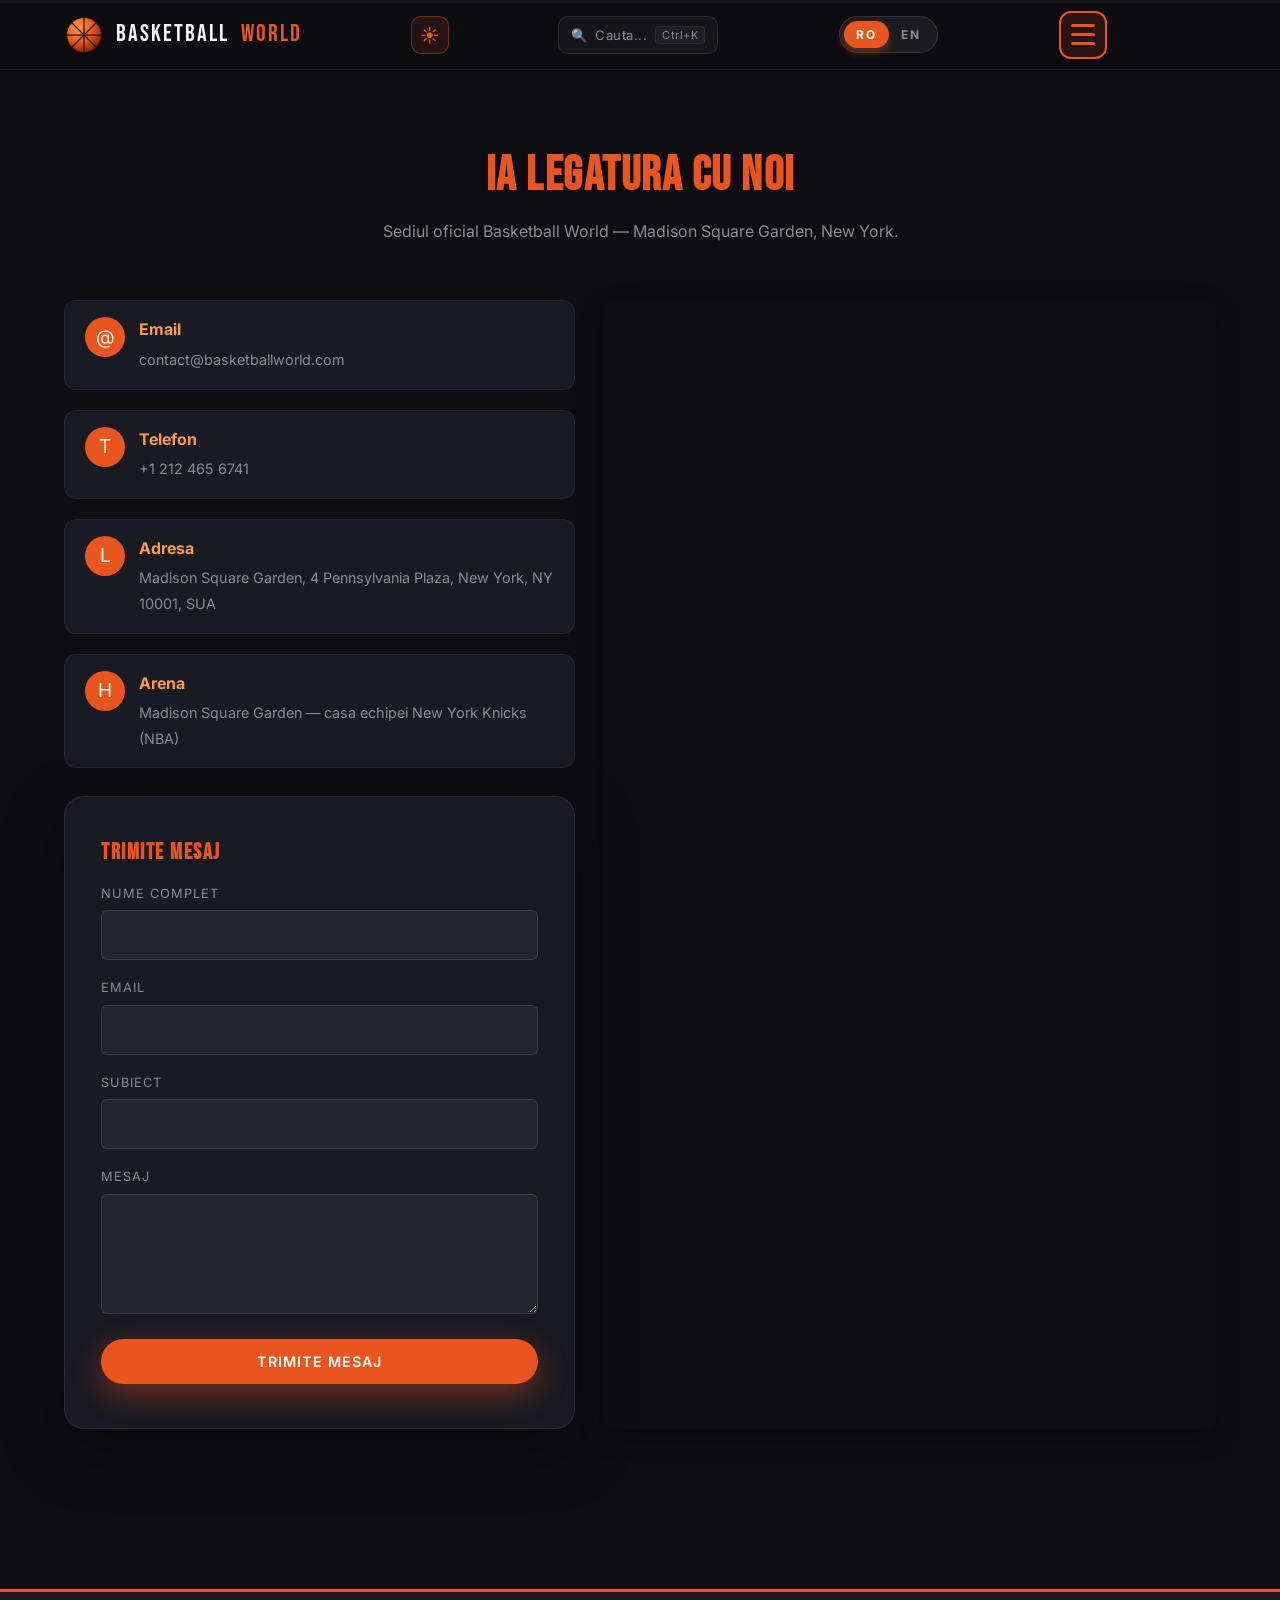
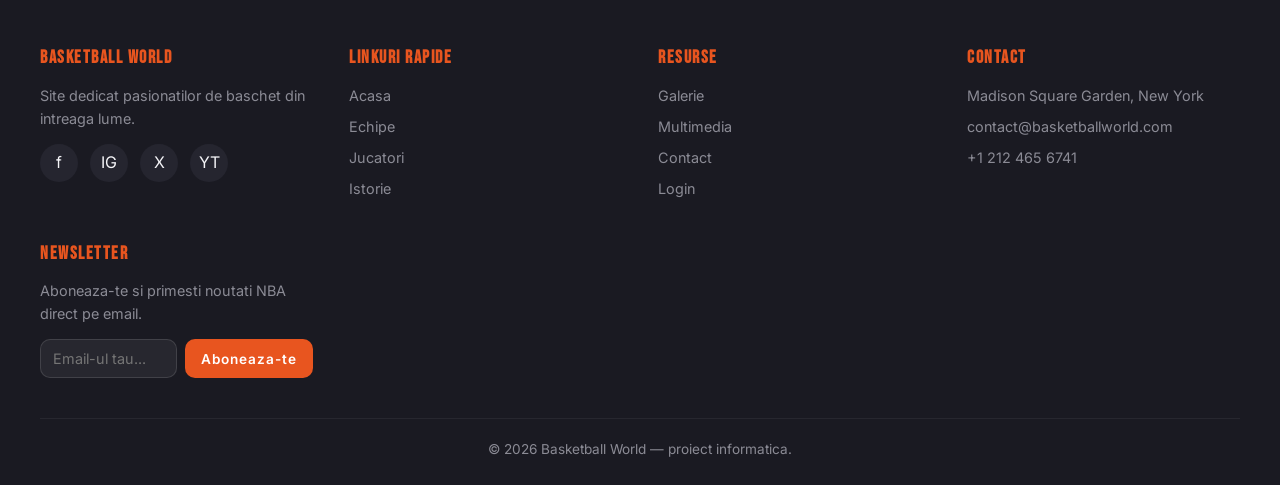
==== commit 0f288c49: "Shooter: kill rim-bounce false positive in bucket detection" ====
--- a/pages/contact.html
+++ b/pages/contact.html
@@ -58,24 +58,24 @@
           </div>
 
           <form id="contact-form" class="auth-card" style="margin:0; max-width:none; backdrop-filter:none; background:var(--dark-2);">
-            <h3 style="font-size:1.4rem; margin-bottom:18px; color:var(--orange);">Trimite mesaj</h3>
+            <h3 style="font-size:1.4rem; margin-bottom:18px; color:var(--orange);" data-i18n="contact.form.title">Trimite mesaj</h3>
             <div class="form-group">
-              <label>Numele tau</label>
+              <label data-i18n="common.name">Numele tau</label>
               <input type="text" name="name" required>
             </div>
             <div class="form-group">
-              <label>Email</label>
+              <label data-i18n="common.email">Email</label>
               <input type="email" name="email" required>
             </div>
             <div class="form-group">
-              <label>Subiect</label>
+              <label data-i18n="common.subject">Subiect</label>
               <input type="text" name="subject">
             </div>
             <div class="form-group">
-              <label>Mesaj</label>
+              <label data-i18n="common.message">Mesaj</label>
               <textarea name="message" required></textarea>
             </div>
-            <button type="submit" class="btn btn-primary btn-full">Trimite mesaj</button>
+            <button type="submit" class="btn btn-primary btn-full" data-i18n="common.send">Trimite mesaj</button>
           </form>
         </div>
 
@@ -95,7 +95,7 @@
       <div class="footer-col">
         <h4>Basketball World</h4>
         <p>Site dedicat pasionatilor de baschet din intreaga lume.</p>
-        <div class="socials"><a href="#">f</a><a href="#">IG</a><a href="#">X</a><a href="#">YT</a></div>
+        <div class="socials"><a href="https://www.facebook.com/nba/" target="_blank" rel="noopener" aria-label="Facebook">f</a><a href="https://www.instagram.com/nba/" target="_blank" rel="noopener" aria-label="Instagram">IG</a><a href="https://x.com/NBA" target="_blank" rel="noopener" aria-label="Twitter">X</a><a href="https://www.youtube.com/@NBA" target="_blank" rel="noopener" aria-label="YouTube">YT</a></div>
       </div>
       <div class="footer-col">
         <h4>Linkuri rapide</h4>
